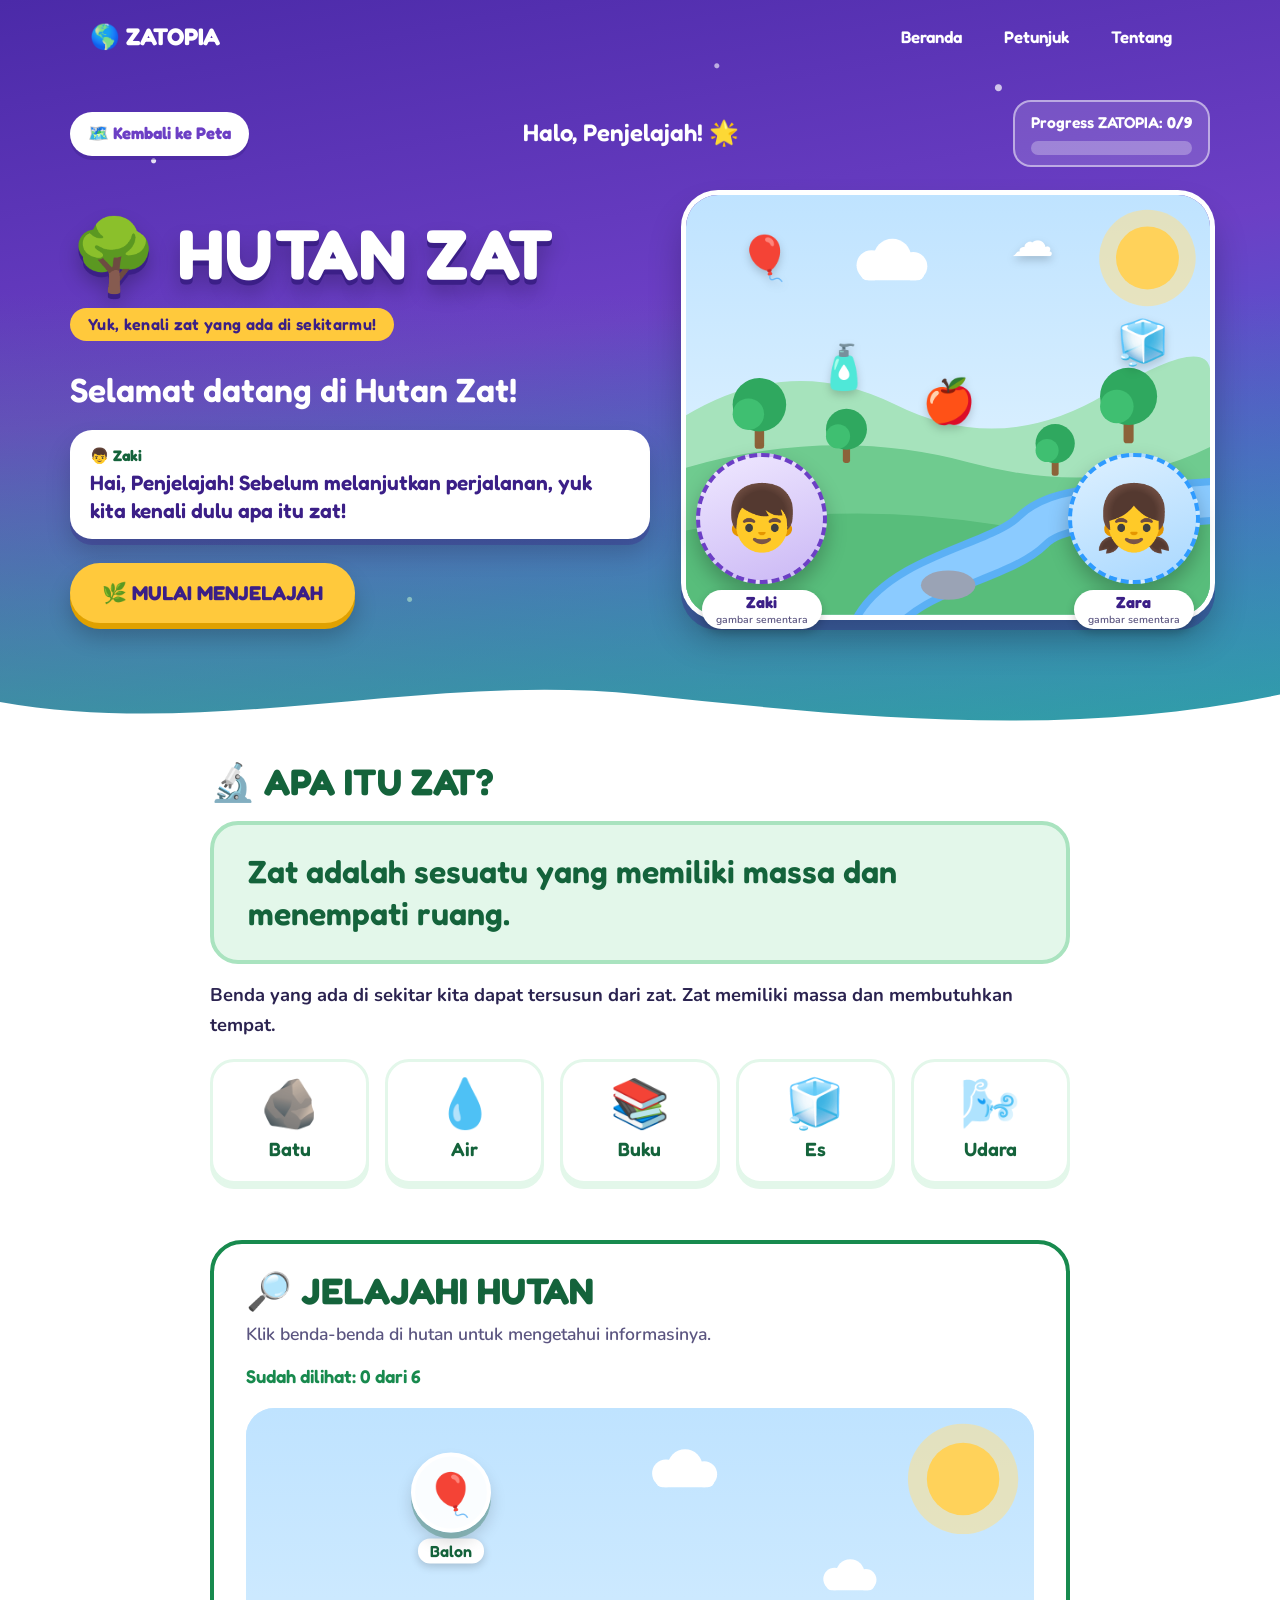
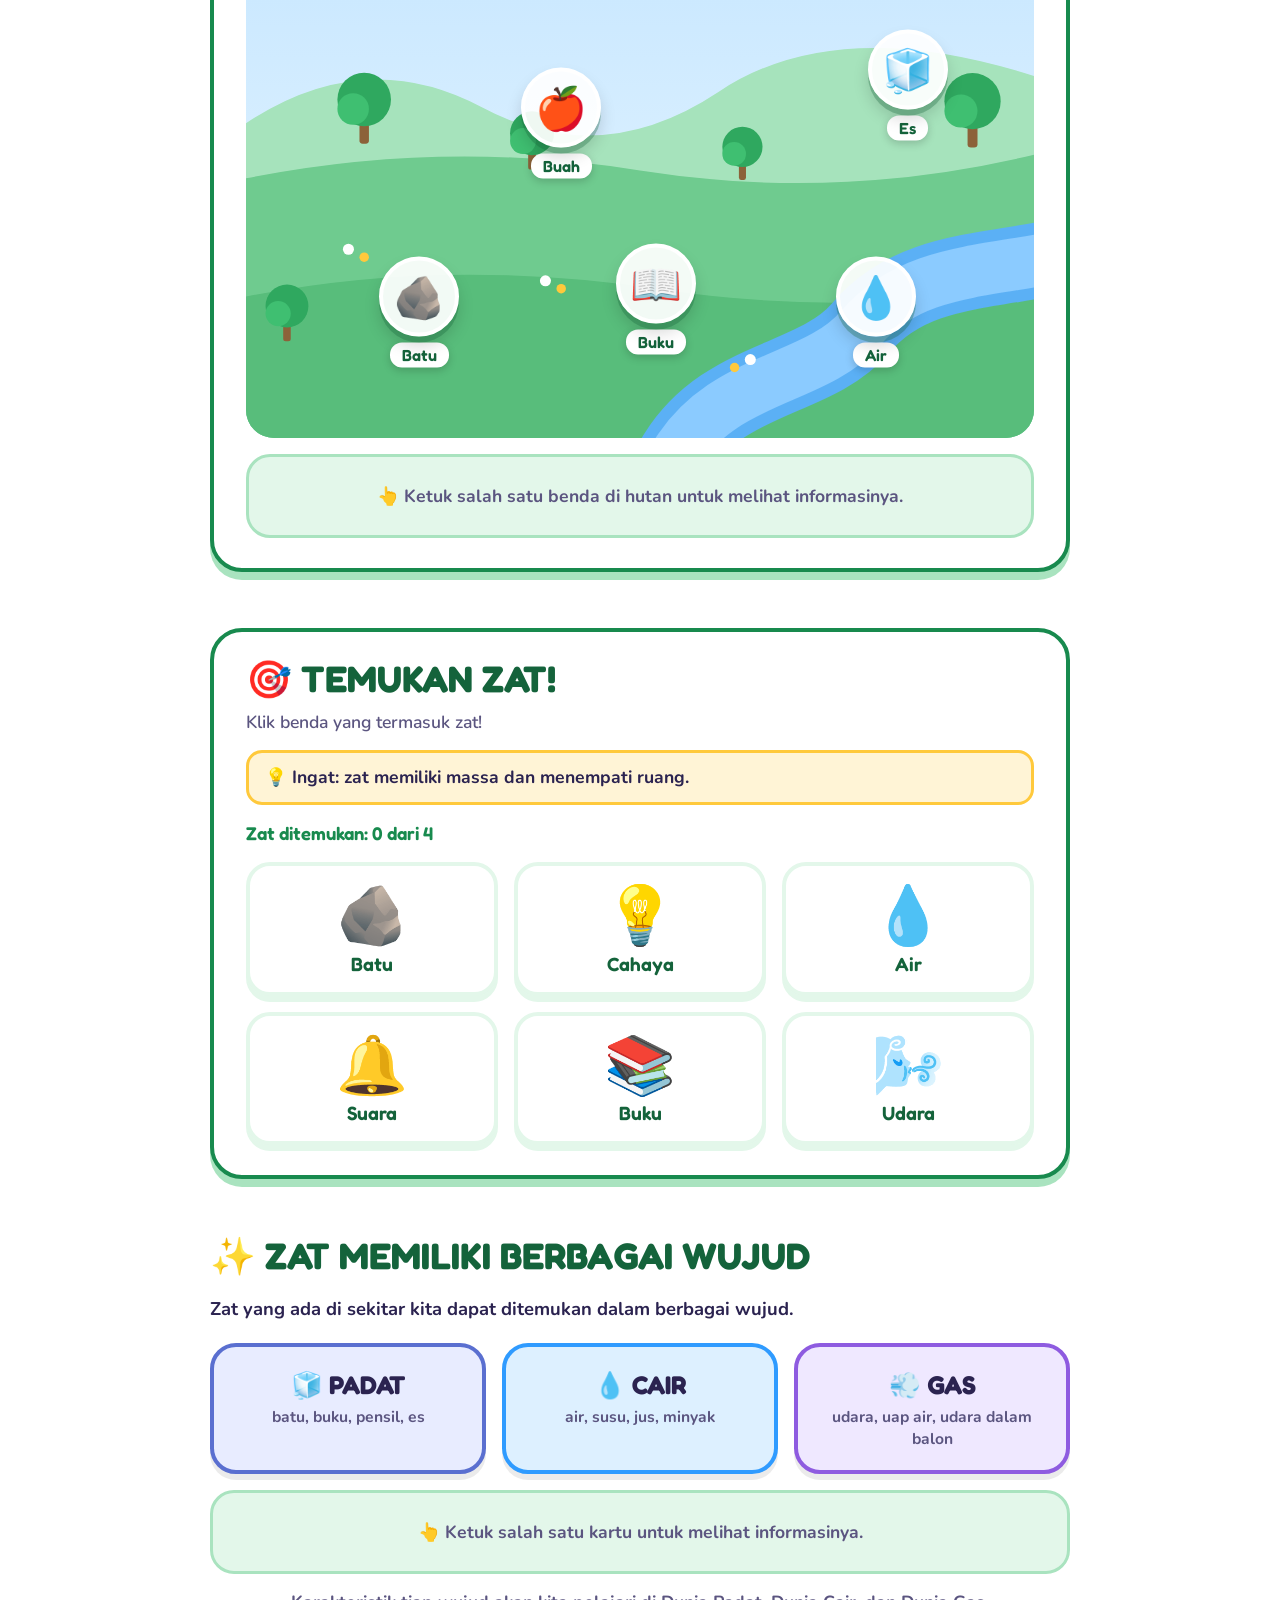
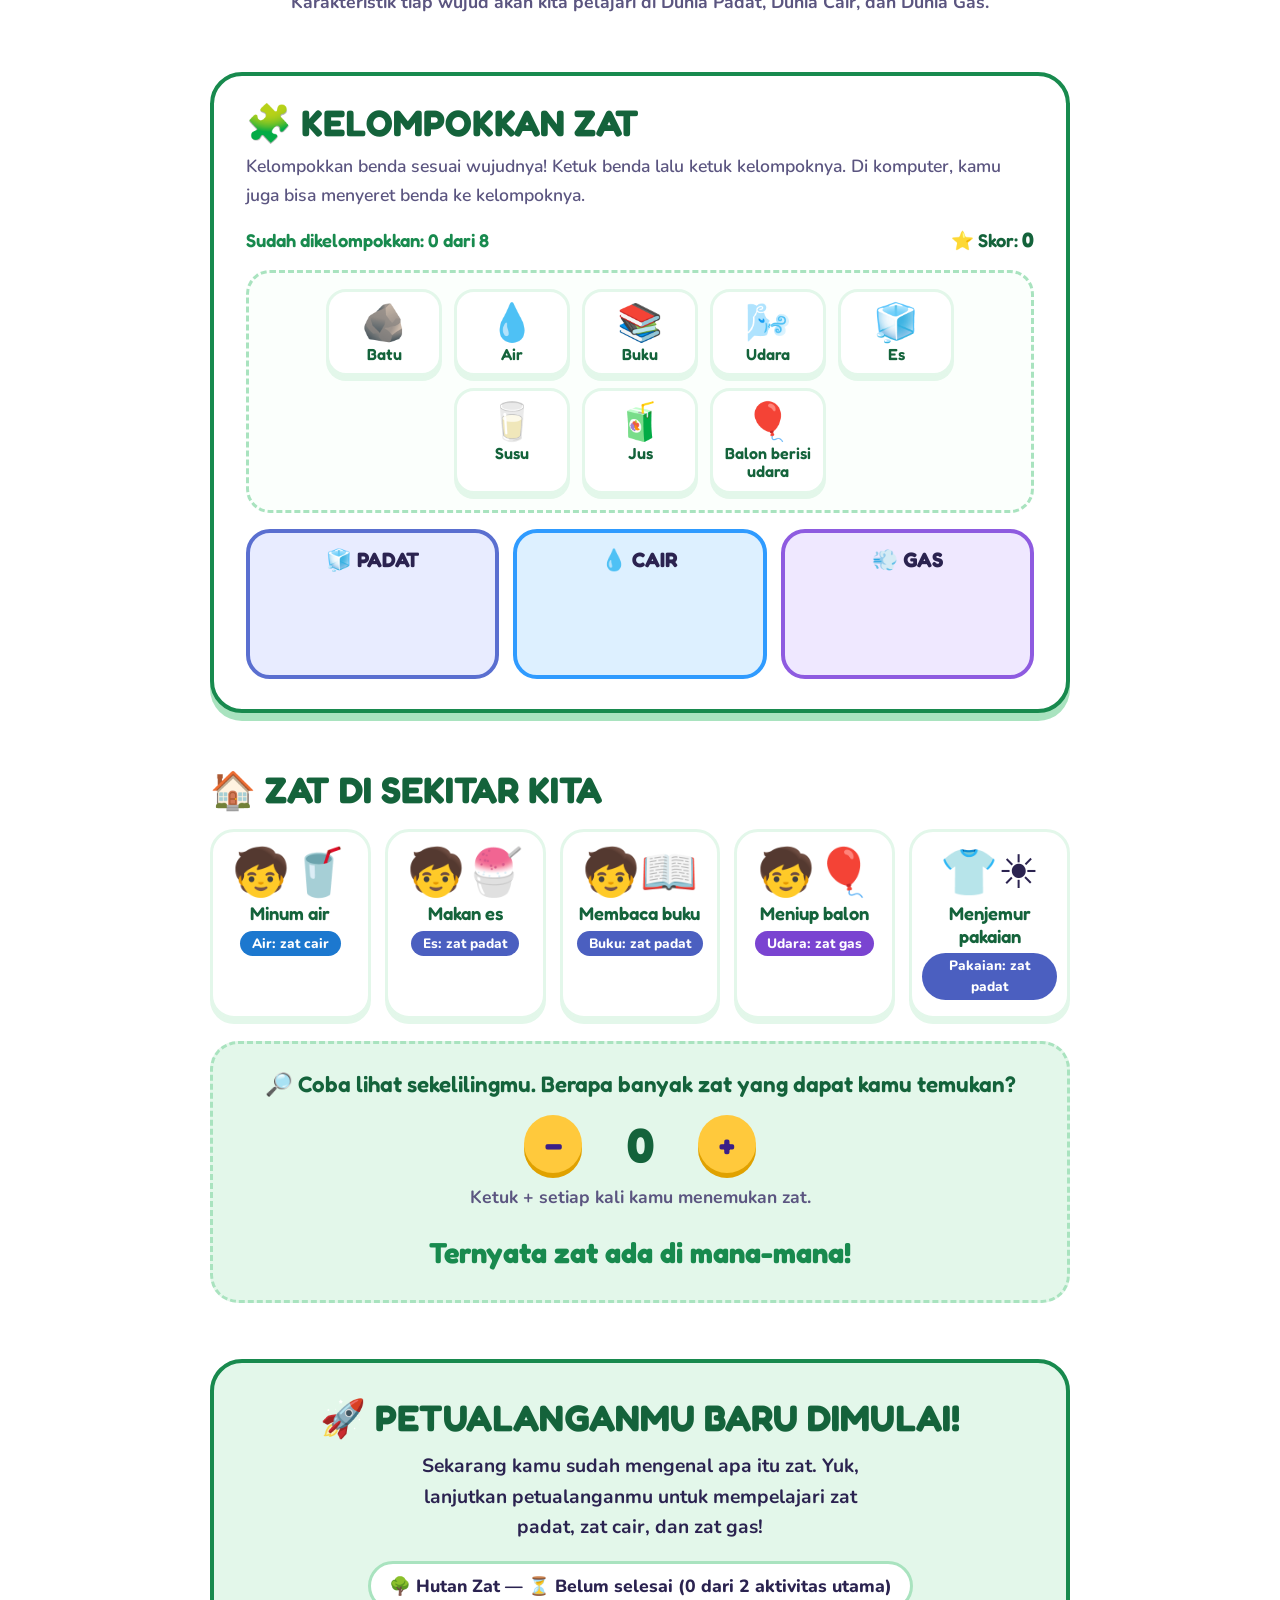
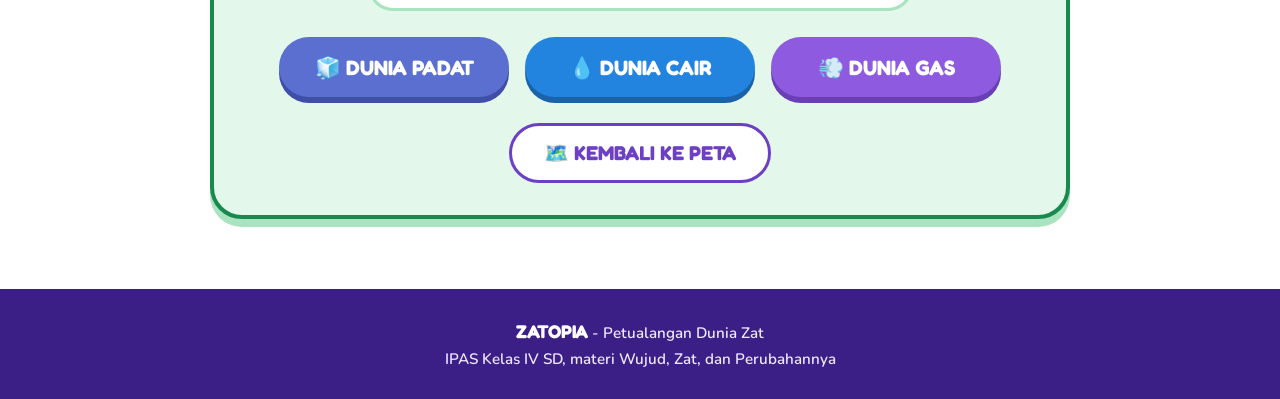
==== pages/hutan-zat.html @ 4a60c398 "Initial commit" ====
<!doctype html>
<html lang="id">
  <head>
    <meta charset="UTF-8" />
    <meta name="viewport" content="width=device-width, initial-scale=1" />
    <title>Hutan Zat - ZATOPIA</title>
    <meta
      name="description"
      content="Hutan Zat: kenali zat di sekitarmu, temukan benda yang termasuk zat, dan kelompokkan zat padat, cair, dan gas."
    />

    <link
      rel="icon"
      href="data:image/svg+xml,<svg xmlns='http://www.w3.org/2000/svg' viewBox='0 0 100 100'><text y='.9em' font-size='90'>🌎</text></svg>"
    />

    <link rel="preconnect" href="https://fonts.googleapis.com" />
    <link rel="preconnect" href="https://fonts.gstatic.com" crossorigin />
    <link
      href="https://fonts.googleapis.com/css2?family=Fredoka:wght@500;600;700&family=Nunito:wght@600;700;800&display=swap"
      rel="stylesheet"
    />

    <!-- CSS umum ZATOPIA -->
    <link rel="stylesheet" href="../css/style.css" />
    <!-- CSS halaman materi (kartu, aktivitas, umpan balik) -->
    <link rel="stylesheet" href="../css/materi.css" />
    <!-- CSS khusus Hutan Zat -->
    <link rel="stylesheet" href="../css/hutan-zat.css" />
  </head>
  <body>
    <!-- Gambar kecil yang dipakai ulang di hutan (pohon, awan). Tidak tampil sendiri. -->
    <svg
      width="0"
      height="0"
      style="position: absolute"
      aria-hidden="true"
      focusable="false"
    >
      <defs>
        <symbol id="s-pohon" viewBox="0 0 40 50">
          <rect x="17" y="32" width="6" height="16" rx="2" fill="#8C6239" />
          <circle cx="20" cy="20" r="17" fill="#2FA85F" />
          <circle cx="13" cy="26" r="10" fill="#3FBF71" />
        </symbol>
        <symbol id="s-awan" viewBox="0 0 100 50">
          <g fill="#ffffff">
            <circle cx="30" cy="30" r="16" />
            <circle cx="52" cy="22" r="20" />
            <circle cx="74" cy="31" r="15" />
            <rect x="18" y="30" width="68" height="16" rx="8" />
          </g>
        </symbol>
      </defs>
    </svg>

    <!-- ==================== NAVIGASI (sama dengan halaman lain) ==================== -->
    <header class="navbar">
      <a
        class="navbar-logo"
        href="../index.html"
        aria-label="ZATOPIA, kembali ke Beranda"
        >🌎 ZATOPIA</a
      >

      <nav aria-label="Menu utama">
        <ul class="navbar-menu">
          <li><a href="../index.html">Beranda</a></li>
          <li><a href="../index.html#petunjuk">Petunjuk</a></li>
          <!-- HAPUS data-placeholder setelah pages/tentang.html dibuat -->
          <li>
            <a href="tentang.html" data-placeholder="Tentang ZATOPIA"
              >Tentang</a
            >
          </li>
        </ul>
      </nav>
    </header>

    <!--
    data-tema   : warna halaman ("hutan" = hijau)
    data-lokasi : kode lokasi di peta, dipakai untuk menyimpan progress
  -->
    <main
      class="halaman-materi"
      id="halaman-materi"
      data-tema="hutan"
      data-lokasi="hutan-zat"
    >
      <!-- ==================== BAGIAN 1 + 2: HEADER & HERO ==================== -->
      <section class="hero hero-hutan">
        <!-- Header halaman: tombol kembali, sapaan, progress -->
        <div class="kepala-halaman">
          <a class="tombol-kecil" href="peta.html">🗺️ Kembali ke Peta</a>
          <p class="sapaan-siswa" id="sapaan-siswa">Halo, Penjelajah! 🌟</p>
          <div class="progres-kepala">
            <p class="progres-kepala-teks">
              Progress ZATOPIA: <strong id="progres-kepala-angka">0/9</strong>
            </p>
            <div
              class="progres-bar progres-bar-kecil"
              id="progres-kepala-bar"
              role="progressbar"
              aria-label="Progress ZATOPIA"
              aria-valuemin="0"
              aria-valuemax="9"
              aria-valuenow="0"
            >
              <div class="progres-isi" id="progres-kepala-isi"></div>
            </div>
          </div>
        </div>

        <div class="hero-isi">
          <div class="hero-teks">
            <h1 class="judul-hutan">🌳 HUTAN ZAT</h1>
            <p class="subjudul">Yuk, kenali zat yang ada di sekitarmu!</p>
            <p class="salam-hutan">Selamat datang di Hutan Zat!</p>

            <!-- Dialog Zaki -->
            <div class="dialog">
              <p class="dialog-nama">👦 Zaki</p>
              <p class="dialog-teks">
                Hai, Penjelajah! Sebelum melanjutkan perjalanan, yuk kita kenali
                dulu apa itu zat!
              </p>
            </div>

            <!-- Menggulir halus ke bagian materi -->
            <a class="tombol tombol-utama" href="#bagian-materi"
              >🌿 MULAI MENJELAJAH</a
            >
          </div>

          <!-- Ilustrasi Hutan Zat dengan Zaki dan Zara -->
          <div
            class="panggung"
            role="img"
            aria-label="Hutan Zat: Zaki dan Zara berdiri di hutan yang penuh benda seperti balon, awan, buah, es, dan botol"
          >
            <div class="panggung-latar" aria-hidden="true">
              <svg
                viewBox="0 0 500 400"
                preserveAspectRatio="none"
                xmlns="http://www.w3.org/2000/svg"
                focusable="false"
              >
                <defs>
                  <linearGradient
                    id="langit-panggung"
                    x1="0"
                    y1="0"
                    x2="0"
                    y2="1"
                  >
                    <stop offset="0" stop-color="#BFE3FF" />
                    <stop offset="1" stop-color="#EAF7FF" />
                  </linearGradient>
                </defs>
                <rect width="500" height="400" fill="url(#langit-panggung)" />
                <circle cx="440" cy="60" r="46" fill="#FFE08A" opacity="0.55" />
                <circle cx="440" cy="60" r="30" fill="#FFD25A" />
                <use href="#s-awan" x="150" y="40" width="90" height="45" />
                <path
                  d="M0 210 Q100 150 200 200 T400 190 T500 170 L500 400 L0 400 Z"
                  fill="#A6E3BC"
                />
                <path
                  d="M0 260 Q140 220 270 255 T500 240 L500 400 L0 400 Z"
                  fill="#6FCB8F"
                />
                <path
                  d="M0 320 Q150 290 300 315 T500 305 L500 400 L0 400 Z"
                  fill="#58BD7B"
                />
                <path
                  d="M180 410 C210 360 300 350 330 320 S430 300 520 290"
                  fill="none"
                  stroke="#5BB0F5"
                  stroke-width="44"
                  stroke-linecap="round"
                />
                <path
                  d="M180 410 C210 360 300 350 330 320 S430 300 520 290"
                  fill="none"
                  stroke="#8BCBFF"
                  stroke-width="30"
                  stroke-linecap="round"
                />
                <use href="#s-pohon" x="40" y="170" width="60" height="75" />
                <use href="#s-pohon" x="130" y="200" width="46" height="58" />
                <use href="#s-pohon" x="390" y="160" width="64" height="80" />
                <use href="#s-pohon" x="330" y="215" width="44" height="55" />
                <ellipse cx="250" cy="372" rx="26" ry="14" fill="#9AA3B5" />
              </svg>
            </div>

            <!-- Benda-benda yang melayang pelan -->
            <span class="melayang melayang-1" aria-hidden="true">🎈</span>
            <span class="melayang melayang-2" aria-hidden="true">☁️</span>
            <span class="melayang melayang-3" aria-hidden="true">🍎</span>
            <span class="melayang melayang-4" aria-hidden="true">🧊</span>
            <span class="melayang melayang-5" aria-hidden="true">🧴</span>

            <!--
            KARAKTER ZAKI & ZARA (placeholder)
            Untuk mengganti dengan gambar Canva, simpan di assets/images/karakter/
            dengan nama zaki.png dan zara.png. Placeholder otomatis diganti.
          -->
            <figure class="karakter karakter-zaki">
              <img
                src="../assets/images/karakter/zaki.png"
                alt="Zaki, penjelajah laki-laki"
              />
              <div class="karakter-placeholder" aria-hidden="true">
                <span class="karakter-emoji">👦</span>
              </div>
              <figcaption>Zaki <small>gambar sementara</small></figcaption>
            </figure>
            <figure class="karakter karakter-zara">
              <img
                src="../assets/images/karakter/zara.png"
                alt="Zara, penjelajah perempuan"
              />
              <div class="karakter-placeholder" aria-hidden="true">
                <span class="karakter-emoji">👧</span>
              </div>
              <figcaption>Zara <small>gambar sementara</small></figcaption>
            </figure>
          </div>
        </div>

        <svg
          class="gelombang"
          viewBox="0 0 1440 80"
          preserveAspectRatio="none"
          aria-hidden="true"
          focusable="false"
        >
          <path
            d="M0,40 C240,90 480,0 720,30 C960,60 1200,90 1440,30 L1440,80 L0,80 Z"
            fill="#ffffff"
          />
        </svg>
      </section>

      <div class="materi-isi">
        <!-- ==================== BAGIAN 3: APA ITU ZAT? ==================== -->
        <section
          class="bagian"
          id="bagian-materi"
          aria-labelledby="judul-materi"
        >
          <h2 id="judul-materi">🔬 APA ITU ZAT?</h2>

          <div class="materi-kartu">
            <p class="materi-inti">
              Zat adalah sesuatu yang memiliki massa dan menempati ruang.
            </p>
          </div>
          <p class="penjelasan-zat">
            Benda yang ada di sekitar kita dapat tersusun dari zat. Zat memiliki
            massa dan membutuhkan tempat.
          </p>

          <ul class="contoh-daftar contoh-daftar-hutan">
            <li class="contoh">
              <span class="contoh-ikon" aria-hidden="true">🪨</span
              ><span class="contoh-nama">Batu</span>
            </li>
            <li class="contoh">
              <span class="contoh-ikon" aria-hidden="true">💧</span
              ><span class="contoh-nama">Air</span>
            </li>
            <li class="contoh">
              <span class="contoh-ikon" aria-hidden="true">📚</span
              ><span class="contoh-nama">Buku</span>
            </li>
            <li class="contoh">
              <span class="contoh-ikon" aria-hidden="true">🧊</span
              ><span class="contoh-nama">Es</span>
            </li>
            <li class="contoh">
              <span class="contoh-ikon" aria-hidden="true">🌬️</span
              ><span class="contoh-nama">Udara</span>
            </li>
          </ul>
        </section>

        <!-- ==================== BAGIAN 4: JELAJAHI HUTAN ==================== -->
        <section class="bagian">
          <div class="aktivitas" id="aktivitas-hutan">
            <h2 id="judul-hutan">🔎 JELAJAHI HUTAN</h2>
            <p class="aktivitas-petunjuk">
              Klik benda-benda di hutan untuk mengetahui informasinya.
            </p>
            <p class="hitung-temuan" id="hitung-hutan">
              Sudah dilihat: 0 dari 6
            </p>

            <!--
            Setiap benda punya:
              data-emoji, data-nama : tampilan pada kartu info
              data-teks             : informasi yang muncul saat diklik (boleh kamu ubah)
              --x, --y              : posisi benda di hutan
          -->
            <div class="hutan" role="group" aria-labelledby="judul-hutan">
              <svg
                class="hutan-svg"
                viewBox="0 0 1000 800"
                preserveAspectRatio="none"
                aria-hidden="true"
                focusable="false"
                xmlns="http://www.w3.org/2000/svg"
              >
                <defs>
                  <linearGradient id="langit-hutan" x1="0" y1="0" x2="0" y2="1">
                    <stop offset="0" stop-color="#BFE3FF" />
                    <stop offset="1" stop-color="#EAF7FF" />
                  </linearGradient>
                </defs>
                <rect width="1000" height="800" fill="url(#langit-hutan)" />
                <circle cx="910" cy="90" r="70" fill="#FFE08A" opacity="0.55" />
                <circle cx="910" cy="90" r="46" fill="#FFD25A" />
                <use href="#s-awan" x="500" y="50" width="110" height="55" />
                <use href="#s-awan" x="720" y="190" width="90" height="45" />
                <path
                  d="M0 400 Q150 300 300 380 T600 360 T1000 340 L1000 800 L0 800 Z"
                  fill="#A6E3BC"
                />
                <path
                  d="M0 470 Q250 420 500 460 T1000 440 L1000 800 L0 800 Z"
                  fill="#6FCB8F"
                />
                <path
                  d="M0 620 Q250 570 520 610 T1000 600 L1000 800 L0 800 Z"
                  fill="#58BD7B"
                />
                <path
                  d="M540 830 C600 720 720 730 780 660 S 920 590 1030 570"
                  fill="none"
                  stroke="#5BB0F5"
                  stroke-width="96"
                  stroke-linecap="round"
                />
                <path
                  d="M540 830 C600 720 720 730 780 660 S 920 590 1030 570"
                  fill="none"
                  stroke="#8BCBFF"
                  stroke-width="66"
                  stroke-linecap="round"
                />
                <use href="#s-pohon" x="110" y="330" width="80" height="100" />
                <use href="#s-pohon" x="330" y="380" width="66" height="82" />
                <use href="#s-pohon" x="600" y="400" width="60" height="75" />
                <use href="#s-pohon" x="880" y="330" width="84" height="105" />
                <use href="#s-pohon" x="20" y="600" width="64" height="80" />
                <g fill="#FFFFFF">
                  <circle cx="380" cy="600" r="7" />
                  <circle cx="130" cy="560" r="7" />
                  <circle cx="640" cy="700" r="7" />
                </g>
                <g fill="#FFC93C">
                  <circle cx="400" cy="610" r="6" />
                  <circle cx="150" cy="570" r="6" />
                  <circle cx="620" cy="710" r="6" />
                </g>
              </svg>

              <button
                type="button"
                class="objek"
                style="--x: 26%; --y: 16%"
                data-emoji="🎈"
                data-nama="Balon"
                data-teks="Di dalam balon ada udara. Udara tidak terlihat, tetapi udara juga menempati ruang."
              >
                <span class="objek-ikon" aria-hidden="true">🎈</span
                ><span class="objek-label">Balon</span
                ><span class="objek-centang" aria-hidden="true">✓</span>
              </button>

              <button
                type="button"
                class="objek"
                style="--x: 40%; --y: 50%"
                data-emoji="🍎"
                data-nama="Buah"
                data-teks="Buah termasuk zat. Buah memiliki massa dan menempati ruang."
              >
                <span class="objek-ikon" aria-hidden="true">🍎</span
                ><span class="objek-label">Buah</span
                ><span class="objek-centang" aria-hidden="true">✓</span>
              </button>

              <button
                type="button"
                class="objek"
                style="--x: 84%; --y: 44%"
                data-emoji="🧊"
                data-nama="Es"
                data-teks="Es termasuk zat. Es adalah air yang membeku, dan es menempati ruang."
              >
                <span class="objek-ikon" aria-hidden="true">🧊</span
                ><span class="objek-label">Es</span
                ><span class="objek-centang" aria-hidden="true">✓</span>
              </button>

              <button
                type="button"
                class="objek"
                style="--x: 22%; --y: 80%"
                data-emoji="🪨"
                data-nama="Batu"
                data-teks="Batu termasuk zat. Batu memiliki massa dan menempati ruang."
              >
                <span class="objek-ikon" aria-hidden="true">🪨</span
                ><span class="objek-label">Batu</span
                ><span class="objek-centang" aria-hidden="true">✓</span>
              </button>

              <button
                type="button"
                class="objek"
                style="--x: 52%; --y: 78%"
                data-emoji="📖"
                data-nama="Buku"
                data-teks="Buku termasuk zat. Buku memiliki massa dan menempati ruang."
              >
                <span class="objek-ikon" aria-hidden="true">📖</span
                ><span class="objek-label">Buku</span
                ><span class="objek-centang" aria-hidden="true">✓</span>
              </button>

              <button
                type="button"
                class="objek"
                style="--x: 80%; --y: 80%"
                data-emoji="💧"
                data-nama="Air"
                data-teks="Air termasuk zat dan menempati ruang."
              >
                <span class="objek-ikon" aria-hidden="true">💧</span
                ><span class="objek-label">Air</span
                ><span class="objek-centang" aria-hidden="true">✓</span>
              </button>
            </div>

            <!-- Kartu info yang muncul saat benda diklik (diisi oleh js/hutan-zat.js) -->
            <div
              class="kartu-info"
              id="kartu-info"
              role="status"
              aria-live="polite"
            >
              <p class="kartu-info-kosong">
                👆 Ketuk salah satu benda di hutan untuk melihat informasinya.
              </p>
            </div>
          </div>
        </section>

        <!-- ==================== BAGIAN 5: TEMUKAN ZAT! ==================== -->
        <section class="bagian">
          <!-- Pesan umpan balik ada di atribut di bawah ini (boleh kamu ubah) -->
          <div
            class="aktivitas"
            id="aktivitas-temukan"
            data-pesan-benar="🎉 Hebat! Jawabanmu benar!"
            data-pesan-salah="💡 Coba lagi! Ingat, zat memiliki massa dan menempati ruang."
          >
            <div class="aktivitas-kepala">
              <h2 id="judul-temukan">🎯 TEMUKAN ZAT!</h2>
              <span class="lencana-selesai" id="lencana-temukan" hidden
                >✓ Selesai</span
              >
            </div>
            <p class="aktivitas-petunjuk">Klik benda yang termasuk zat!</p>
            <p class="pengingat">
              <span aria-hidden="true">💡</span> Ingat: zat memiliki massa dan
              menempati ruang.
            </p>
            <p class="hitung-temuan" id="hitung-temukan">
              Zat ditemukan: 0 dari 4
            </p>

            <!-- data-benar="true" = termasuk zat -->
            <div
              class="daftar-benda"
              id="daftar-temukan"
              role="group"
              aria-labelledby="judul-temukan"
            >
              <button
                type="button"
                class="benda"
                data-benar="true"
                data-nama="Batu"
              >
                <span class="benda-ikon" aria-hidden="true">🪨</span
                ><span class="benda-nama">Batu</span>
              </button>
              <button
                type="button"
                class="benda"
                data-benar="false"
                data-nama="Cahaya"
              >
                <span class="benda-ikon" aria-hidden="true">💡</span
                ><span class="benda-nama">Cahaya</span>
              </button>
              <button
                type="button"
                class="benda"
                data-benar="true"
                data-nama="Air"
              >
                <span class="benda-ikon" aria-hidden="true">💧</span
                ><span class="benda-nama">Air</span>
              </button>
              <button
                type="button"
                class="benda"
                data-benar="false"
                data-nama="Suara"
              >
                <span class="benda-ikon" aria-hidden="true">🔔</span
                ><span class="benda-nama">Suara</span>
              </button>
              <button
                type="button"
                class="benda"
                data-benar="true"
                data-nama="Buku"
              >
                <span class="benda-ikon" aria-hidden="true">📚</span
                ><span class="benda-nama">Buku</span>
              </button>
              <button
                type="button"
                class="benda"
                data-benar="true"
                data-nama="Udara"
              >
                <span class="benda-ikon" aria-hidden="true">🌬️</span
                ><span class="benda-nama">Udara</span>
              </button>
            </div>

            <p
              class="umpan-balik"
              id="umpan-temukan"
              role="status"
              aria-live="polite"
            ></p>

            <div class="kotak-selesai" id="selesai-temukan" hidden>
              <p class="selesai-judul">🌟 Semua zat sudah kamu temukan!</p>
              <p>
                Cahaya dan suara bukan zat, karena keduanya tidak memiliki massa
                dan tidak menempati ruang.
              </p>
              <button
                type="button"
                class="tombol tombol-garis"
                id="ulang-temukan"
              >
                🔄 Main lagi
              </button>
            </div>
          </div>
        </section>

        <!-- ==================== BAGIAN 6: TIGA WUJUD ZAT ==================== -->
        <section class="bagian" aria-labelledby="judul-wujud">
          <h2 id="judul-wujud">✨ ZAT MEMILIKI BERBAGAI WUJUD</h2>
          <p class="penjelasan-zat">
            Zat yang ada di sekitar kita dapat ditemukan dalam berbagai wujud.
          </p>

          <!-- Tiga kartu (bisa diklik). Isi informasi ada di atribut data-judul dan data-info. -->
          <div class="wujud-daftar">
            <button
              type="button"
              class="wujud wujud-padat"
              aria-pressed="false"
              data-judul="🧊 Zat Padat"
              data-info="Zat padat, seperti batu dan buku, biasanya bisa kamu pegang dan bentuknya tidak mudah berubah."
            >
              <span class="wujud-judul">🧊 PADAT</span>
              <span class="wujud-contoh">batu, buku, pensil, es</span>
            </button>
            <button
              type="button"
              class="wujud wujud-cair"
              aria-pressed="false"
              data-judul="💧 Zat Cair"
              data-info="Zat cair, seperti air dan susu, dapat mengalir dan bisa dituang."
            >
              <span class="wujud-judul">💧 CAIR</span>
              <span class="wujud-contoh">air, susu, jus, minyak</span>
            </button>
            <button
              type="button"
              class="wujud wujud-gas"
              aria-pressed="false"
              data-judul="💨 Zat Gas"
              data-info="Zat gas, seperti udara, ada di sekitar kita dan sering tidak terlihat."
            >
              <span class="wujud-judul">💨 GAS</span>
              <span class="wujud-contoh"
                >udara, uap air, udara dalam balon</span
              >
            </button>
          </div>

          <div
            class="wujud-info"
            id="wujud-info"
            role="status"
            aria-live="polite"
          >
            <p class="kartu-info-kosong">
              👆 Ketuk salah satu kartu untuk melihat informasinya.
            </p>
          </div>
          <p class="catatan-wujud">
            Karakteristik tiap wujud akan kita pelajari di Dunia Padat, Dunia
            Cair, dan Dunia Gas.
          </p>
        </section>

        <!-- ==================== BAGIAN 7: KELOMPOKKAN ZAT ==================== -->
        <section class="bagian">
          <!-- Pesan umpan balik ada di atribut di bawah ini. {nama} dan {wujud} diisi otomatis. -->
          <div
            class="aktivitas"
            id="aktivitas-kelompok"
            data-pesan-benar="✅ Benar! {nama} termasuk zat {wujud}."
            data-pesan-salah="❌ Belum tepat. Coba lagi!"
            data-pesan-pilih="👆 Pilih dulu sebuah benda, lalu ketuk kelompoknya."
          >
            <div class="aktivitas-kepala">
              <h2 id="judul-kelompok">🧩 KELOMPOKKAN ZAT</h2>
              <span class="lencana-selesai" id="lencana-kelompok" hidden
                >✓ Selesai</span
              >
            </div>
            <p class="aktivitas-petunjuk">
              Kelompokkan benda sesuai wujudnya! Ketuk benda lalu ketuk
              kelompoknya. Di komputer, kamu juga bisa menyeret benda ke
              kelompoknya.
            </p>

            <div class="info-baris">
              <p class="hitung-temuan" id="hitung-kelompok">
                Sudah dikelompokkan: 0 dari 8
              </p>
              <p class="skor-kelompok">
                ⭐ Skor: <strong id="skor-kelompok">0</strong>
              </p>
            </div>

            <!-- data-wujud = jawaban yang benar -->
            <div
              class="kolam-benda"
              id="kolam-benda"
              role="group"
              aria-labelledby="judul-kelompok"
            >
              <button
                type="button"
                class="item"
                data-wujud="padat"
                data-nama="Batu"
              >
                <span class="item-ikon" aria-hidden="true">🪨</span
                ><span class="item-nama">Batu</span>
              </button>
              <button
                type="button"
                class="item"
                data-wujud="cair"
                data-nama="Air"
              >
                <span class="item-ikon" aria-hidden="true">💧</span
                ><span class="item-nama">Air</span>
              </button>
              <button
                type="button"
                class="item"
                data-wujud="padat"
                data-nama="Buku"
              >
                <span class="item-ikon" aria-hidden="true">📚</span
                ><span class="item-nama">Buku</span>
              </button>
              <button
                type="button"
                class="item"
                data-wujud="gas"
                data-nama="Udara"
              >
                <span class="item-ikon" aria-hidden="true">🌬️</span
                ><span class="item-nama">Udara</span>
              </button>
              <button
                type="button"
                class="item"
                data-wujud="padat"
                data-nama="Es"
              >
                <span class="item-ikon" aria-hidden="true">🧊</span
                ><span class="item-nama">Es</span>
              </button>
              <button
                type="button"
                class="item"
                data-wujud="cair"
                data-nama="Susu"
              >
                <span class="item-ikon" aria-hidden="true">🥛</span
                ><span class="item-nama">Susu</span>
              </button>
              <button
                type="button"
                class="item"
                data-wujud="cair"
                data-nama="Jus"
              >
                <span class="item-ikon" aria-hidden="true">🧃</span
                ><span class="item-nama">Jus</span>
              </button>
              <button
                type="button"
                class="item"
                data-wujud="gas"
                data-nama="Balon berisi udara"
              >
                <span class="item-ikon" aria-hidden="true">🎈</span
                ><span class="item-nama">Balon berisi udara</span>
              </button>
            </div>

            <div class="zona-daftar">
              <button type="button" class="zona zona-padat" data-wujud="padat">
                <span class="zona-judul">🧊 PADAT</span>
                <span class="zona-isi"></span>
              </button>
              <button type="button" class="zona zona-cair" data-wujud="cair">
                <span class="zona-judul">💧 CAIR</span>
                <span class="zona-isi"></span>
              </button>
              <button type="button" class="zona zona-gas" data-wujud="gas">
                <span class="zona-judul">💨 GAS</span>
                <span class="zona-isi"></span>
              </button>
            </div>

            <p
              class="umpan-balik"
              id="umpan-kelompok"
              role="status"
              aria-live="polite"
            ></p>

            <div class="kotak-selesai" id="selesai-kelompok" hidden>
              <p class="selesai-judul">🌟 Semua benda sudah dikelompokkan!</p>
              <p class="selesai-info" id="skor-akhir"></p>
              <button
                type="button"
                class="tombol tombol-garis"
                id="ulang-kelompok"
              >
                🔄 Kelompokkan lagi
              </button>
            </div>
          </div>
        </section>

        <!-- ==================== BAGIAN 8: ZAT DI SEKITAR KITA ==================== -->
        <section class="bagian" aria-labelledby="judul-sekitar">
          <h2 id="judul-sekitar">🏠 ZAT DI SEKITAR KITA</h2>

          <ul class="sekitar-daftar">
            <li class="sekitar">
              <span class="sekitar-ikon" aria-hidden="true">🧒🥤</span
              ><span class="sekitar-nama">Minum air</span
              ><span class="label-wujud label-cair">Air: zat cair</span>
            </li>
            <li class="sekitar">
              <span class="sekitar-ikon" aria-hidden="true">🧒🍧</span
              ><span class="sekitar-nama">Makan es</span
              ><span class="label-wujud label-padat">Es: zat padat</span>
            </li>
            <li class="sekitar">
              <span class="sekitar-ikon" aria-hidden="true">🧒📖</span
              ><span class="sekitar-nama">Membaca buku</span
              ><span class="label-wujud label-padat">Buku: zat padat</span>
            </li>
            <li class="sekitar">
              <span class="sekitar-ikon" aria-hidden="true">🧒🎈</span
              ><span class="sekitar-nama">Meniup balon</span
              ><span class="label-wujud label-gas">Udara: zat gas</span>
            </li>
            <li class="sekitar">
              <span class="sekitar-ikon" aria-hidden="true">👕☀️</span
              ><span class="sekitar-nama">Menjemur pakaian</span
              ><span class="label-wujud label-padat">Pakaian: zat padat</span>
            </li>
          </ul>

          <div class="renungan">
            <p class="renungan-tanya">
              🔎 Coba lihat sekelilingmu. Berapa banyak zat yang dapat kamu
              temukan?
            </p>

            <!-- Penghitung sederhana -->
            <div class="penghitung">
              <button
                type="button"
                class="tombol-bulat"
                id="kurang-temuan"
                aria-label="Kurangi jumlah"
              >
                −
              </button>
              <output
                class="penghitung-angka"
                id="jumlah-temuan"
                aria-live="polite"
                >0</output
              >
              <button
                type="button"
                class="tombol-bulat"
                id="tambah-temuan"
                aria-label="Tambah jumlah"
              >
                +
              </button>
            </div>
            <p class="penghitung-info" id="info-temuan">
              Ketuk + setiap kali kamu menemukan zat.
            </p>

            <p class="renungan-pesan">Ternyata zat ada di mana-mana!</p>
          </div>
        </section>

        <!-- ==================== BAGIAN 9: PENUTUP ==================== -->
        <section class="bagian penutup" aria-labelledby="judul-penutup">
          <h2 id="judul-penutup">🚀 PETUALANGANMU BARU DIMULAI!</h2>
          <p class="penutup-teks">
            Sekarang kamu sudah mengenal apa itu zat. Yuk, lanjutkan
            petualanganmu untuk mempelajari zat padat, zat cair, dan zat gas!
          </p>

          <!-- Status Hutan Zat (berubah saat dua aktivitas utama selesai) -->
          <p class="status-hutan" id="status-hutan">
            🌳 Hutan Zat — ⏳ Belum selesai (<span id="status-angka">0</span>
            dari 2 aktivitas utama)
          </p>

          <!-- Halaman Dunia Cair dan Dunia Gas dibuat di langkah berikutnya.
             data-cek-halaman: js/hutan-zat.js memeriksa dulu apakah halamannya ada. -->
          <div class="dunia-tombol">
            <a
              class="tombol tombol-dunia tombol-dunia-padat"
              id="tombol-padat"
              href="dunia-padat.html"
              data-cek-halaman
              data-nama="Dunia Padat"
              >🧊 DUNIA PADAT</a
            >
            <a
              class="tombol tombol-dunia tombol-dunia-cair"
              href="dunia-cair.html"
              data-cek-halaman
              data-nama="Dunia Cair"
              >💧 DUNIA CAIR</a
            >
            <a
              class="tombol tombol-dunia tombol-dunia-gas"
              href="dunia-gas.html"
              data-cek-halaman
              data-nama="Dunia Gas"
              >💨 DUNIA GAS</a
            >
          </div>

          <div class="navigasi-materi">
            <a class="tombol tombol-garis" href="peta.html"
              >🗺️ KEMBALI KE PETA</a
            >
          </div>
        </section>
      </div>
    </main>

    <!-- ==================== FOOTER ==================== -->
    <footer class="footer">
      <p><strong>ZATOPIA</strong> - Petualangan Dunia Zat</p>
      <p>IPAS Kelas IV SD, materi Wujud, Zat, dan Perubahannya</p>
    </footer>

    <!-- Pesan singkat untuk halaman yang belum dibuat -->
    <div id="toast" class="toast" role="status" aria-live="polite"></div>

    <!-- JavaScript (urutan penting: main.js dan storage.js dulu, hutan-zat.js terakhir) -->
    <script src="../js/main.js"></script>
    <script src="../js/storage.js"></script>
    <script src="../js/hutan-zat.js"></script>
  </body>
</html>
---- css/style.css ----
/* =====================================================
   ZATOPIA - Petualangan Dunia Zat
   File: css/style.css
   Dipakai oleh SEMUA halaman. Ubah warna di bagian :root
   agar berubah di seluruh website.
   ===================================================== */

/* ---------- 1. VARIABEL (warna, font, ukuran) ---------- */
:root {
  /* Ungu = identitas ZATOPIA */
  --ungu: #6c3fc5;
  --ungu-tua: #3b1f87;
  --ungu-muda: #efe8ff;

  /* Biru = air / cair */
  --biru: #2f9bff;
  --biru-muda: #ddf0ff;

  /* Hijau = eksplorasi */
  --hijau: #2fbf71;

  /* Kuning = energi / panas */
  --kuning: #ffc93c;
  --kuning-tua: #e0a100;

  /* Putih = area konten */
  --putih: #ffffff;
  --teks: #2b2350;
  --teks-lembut: #5b5580;

  /* Font: Fredoka untuk judul, Nunito untuk isi. Ada font cadangan bila offline */
  --font-judul: "Fredoka", "Trebuchet MS", "Segoe UI", system-ui, sans-serif;
  --font-isi: "Nunito", "Segoe UI", system-ui, sans-serif;

  --radius: 24px;
}

/* ---------- 2. RESET & DASAR ---------- */
*,
*::before,
*::after {
  box-sizing: border-box;
}

html {
  scroll-behavior: smooth;
}

body {
  margin: 0;
  font-family: var(--font-isi);
  font-weight: 600;
  font-size: 1.1rem;
  line-height: 1.6;
  color: var(--teks);
  background: var(--putih);
}

h1,
h2,
h3 {
  font-family: var(--font-judul);
  line-height: 1.15;
  margin: 0;
}

p {
  margin: 0;
}

ul,
ol {
  margin: 0;
  padding: 0;
  list-style: none;
}

/* Fokus keyboard yang jelas */
a:focus-visible {
  outline: 4px solid var(--kuning);
  outline-offset: 3px;
}

/* ---------- 3. TOMBOL (dipakai semua halaman) ---------- */
.tombol {
  display: inline-flex;
  align-items: center;
  justify-content: center;
  gap: 10px;
  min-height: 60px;
  padding: 0 32px;
  border: 0; /* agar class ini rapi juga di elemen <button> */
  border-radius: 999px;
  font-family: var(--font-judul);
  font-weight: 700;
  font-size: 1.25rem;
  text-decoration: none;
  text-align: center;
  cursor: pointer;
  transition:
    transform 0.15s ease,
    box-shadow 0.15s ease,
    background 0.15s ease,
    color 0.15s ease;
}

/* Tombol utama: kuning, timbul seperti tombol game */
.tombol-utama {
  background: var(--kuning);
  color: var(--ungu-tua);
  box-shadow:
    0 6px 0 var(--kuning-tua),
    0 14px 22px rgba(0, 0, 0, 0.22);
}
.tombol-utama:hover {
  transform: translateY(-3px);
  box-shadow:
    0 9px 0 var(--kuning-tua),
    0 18px 26px rgba(0, 0, 0, 0.25);
}
.tombol-utama:active {
  transform: translateY(4px);
  box-shadow:
    0 2px 0 var(--kuning-tua),
    0 6px 10px rgba(0, 0, 0, 0.2);
}

/* Tombol kedua: garis putih, transparan */
.tombol-kedua {
  color: var(--putih);
  background: rgba(255, 255, 255, 0.12);
  border: 3px solid var(--putih);
}
.tombol-kedua:hover {
  transform: translateY(-3px);
  background: var(--putih);
  color: var(--ungu);
}
.tombol-kedua:active {
  transform: translateY(2px);
}

/* ---------- 4. NAVIGASI ---------- */
.navbar {
  position: absolute;
  top: 0;
  left: 0;
  right: 0;
  z-index: 10;
  display: flex;
  align-items: center;
  justify-content: space-between;
  flex-wrap: wrap;
  gap: 8px 16px;
  max-width: 1140px;
  margin: 0 auto;
  padding: 16px 20px;
}

.navbar-logo {
  font-family: var(--font-judul);
  font-weight: 700;
  font-size: 1.5rem;
  color: var(--putih);
  text-decoration: none;
}

.navbar-menu {
  display: flex;
  gap: 6px;
}

.navbar-menu a {
  display: inline-block;
  padding: 8px 18px;
  border-radius: 999px;
  color: var(--putih);
  font-family: var(--font-judul);
  font-weight: 600;
  font-size: 1.05rem;
  text-decoration: none;
  transition:
    background 0.15s ease,
    color 0.15s ease;
}
.navbar-menu a:hover {
  background: rgba(255, 255, 255, 0.22);
}
/* Menu halaman yang sedang dibuka */
.navbar-menu a.aktif {
  background: var(--putih);
  color: var(--ungu);
}

/* ---------- 5. HERO (bagian pembuka) ---------- */
.hero {
  position: relative;
  overflow: hidden;
  padding: 110px 20px 100px;
  color: var(--putih);
  /* Bintang kecil + langit ungu ke biru */
  background:
    radial-gradient(
      circle at 12% 22%,
      rgba(255, 255, 255, 0.85) 0 2px,
      transparent 3px
    ),
    radial-gradient(
      circle at 78% 12%,
      rgba(255, 255, 255, 0.7) 0 3px,
      transparent 4px
    ),
    radial-gradient(
      circle at 92% 62%,
      rgba(255, 255, 255, 0.7) 0 2px,
      transparent 3px
    ),
    radial-gradient(
      circle at 32% 82%,
      rgba(255, 255, 255, 0.6) 0 2px,
      transparent 3px
    ),
    radial-gradient(
      circle at 56% 9%,
      rgba(255, 255, 255, 0.6) 0 2px,
      transparent 3px
    ),
    linear-gradient(170deg, #4b2aa8 0%, var(--ungu) 45%, #2f7fe0 100%);
}

.hero-isi {
  display: grid;
  grid-template-columns: 1fr;
  gap: 40px;
  align-items: center;
  max-width: 1140px;
  margin: 0 auto;
}

/* Logo besar bergaya kartun (bayangan tebal ungu tua) */
.logo-besar {
  font-size: clamp(2.8rem, 9vw, 5rem);
  font-weight: 700;
  letter-spacing: 0.02em;
  color: var(--putih);
  text-shadow:
    0 5px 0 var(--ungu-tua),
    0 12px 20px rgba(0, 0, 0, 0.25);
}

.subjudul {
  display: inline-block;
  margin-top: 14px;
  padding: 6px 18px;
  border-radius: 999px;
  background: var(--kuning);
  color: var(--ungu-tua);
  font-family: var(--font-judul);
  font-weight: 600;
  font-size: 1rem;
  letter-spacing: 0.08em;
}

.salam {
  margin-top: 28px;
  font-size: clamp(1.7rem, 4.5vw, 2.4rem);
  font-weight: 600;
}

.pengantar {
  margin-top: 12px;
  max-width: 34ch;
  font-size: 1.25rem;
  color: var(--ungu-muda);
}

.tombol-grup {
  display: flex;
  flex-wrap: wrap;
  gap: 18px;
  margin-top: 32px;
}

/* Gelombang di bawah hero */
.gelombang {
  position: absolute;
  left: 0;
  bottom: -1px;
  width: 100%;
  height: 60px;
  display: block;
}

/* ---------- 6. ILUSTRASI DUNIA ZATOPIA ---------- */
.ilustrasi {
  position: relative;
  width: 100%;
  max-width: 500px;
  aspect-ratio: 1 / 1;
  margin: 0 auto;
}

.dunia {
  width: 100%;
  height: 100%;
  display: block;
}

/* Kartu zat melayang */
.kartu-zat {
  position: absolute;
  display: flex;
  align-items: center;
  gap: 8px;
  padding: 8px 16px;
  border-radius: 18px;
  background: var(--putih);
  color: var(--teks);
  font-family: var(--font-judul);
  font-weight: 600;
  font-size: 1.15rem;
  border-bottom: 5px solid var(--biru);
  box-shadow: 0 8px 18px rgba(0, 0, 0, 0.2);
  animation: mengambang 4s ease-in-out infinite;
}
.kartu-zat span {
  font-size: 1.5rem;
}
.kartu-gas {
  top: 2%;
  right: 4%;
  border-bottom-color: #8fb1e6;
  animation-delay: 0s;
}
.kartu-padat {
  top: 26%;
  left: -2%;
  border-bottom-color: #b98555;
  animation-delay: -1.3s;
}
.kartu-cair {
  top: 40%;
  right: -2%;
  border-bottom-color: var(--biru);
  animation-delay: -2.6s;
}

/* Karakter Zaki & Zara */
.karakter {
  position: absolute;
  bottom: -4%;
  width: 25%;
  margin: 0;
  text-align: center;
  animation: mengambang 5s ease-in-out infinite;
}
.karakter-zaki {
  left: 2%;
}
.karakter-zara {
  right: 2%;
  animation-delay: -2.2s;
}

/* Gambar asli disembunyikan sampai file-nya ada (diatur oleh js/main.js) */
.karakter img {
  display: none;
  width: 100%;
  height: auto;
}
.karakter.ada-gambar img {
  display: block;
}
.karakter.ada-gambar .karakter-placeholder {
  display: none;
}

/* Placeholder: lingkaran dengan emoji, garis putus-putus menandakan sementara */
.karakter-placeholder {
  display: grid;
  place-items: center;
  width: 100%;
  aspect-ratio: 1 / 1;
  border-radius: 50%;
  background: linear-gradient(160deg, var(--ungu-muda), #cbb8f5);
  border: 4px dashed var(--ungu);
  box-shadow: 0 10px 20px rgba(0, 0, 0, 0.25);
}
.karakter-zara .karakter-placeholder {
  background: linear-gradient(160deg, var(--biru-muda), #a9d8ff);
  border-color: var(--biru);
}
.karakter-emoji {
  font-size: clamp(2.2rem, 9vw, 4rem);
  line-height: 1;
}

/* Label nama karakter */
.karakter figcaption {
  display: inline-block;
  margin-top: 6px;
  padding: 2px 14px;
  border-radius: 999px;
  background: var(--putih);
  color: var(--ungu-tua);
  font-family: var(--font-judul);
  font-weight: 700;
  font-size: 1rem;
  line-height: 1.3;
  box-shadow: 0 4px 10px rgba(0, 0, 0, 0.2);
}
.karakter figcaption small {
  display: block;
  font-family: var(--font-isi);
  font-weight: 600;
  font-size: 0.65rem;
  color: var(--teks-lembut);
}
/* Kalau gambar asli sudah ada, teks "gambar sementara" disembunyikan */
.karakter.ada-gambar figcaption small {
  display: none;
}

/* Animasi ringan: naik turun pelan */
@keyframes mengambang {
  0%,
  100% {
    transform: translateY(0);
  }
  50% {
    transform: translateY(-8px);
  }
}

/* ---------- 7. PETUNJUK ---------- */
.petunjuk {
  max-width: 1140px;
  margin: 0 auto;
  padding: 50px 20px 70px;
  text-align: center;
  scroll-margin-top: 10px;
}

.petunjuk h2 {
  font-size: clamp(1.8rem, 4.5vw, 2.4rem);
  color: var(--ungu);
}

.petunjuk-intro {
  margin-top: 10px;
  color: var(--teks-lembut);
}

.langkah-daftar {
  display: grid;
  grid-template-columns: repeat(auto-fit, minmax(230px, 1fr));
  gap: 22px;
  margin-top: 36px;
  text-align: left;
}

.langkah {
  padding: 26px 22px;
  border-radius: var(--radius);
  background: var(--putih);
  border: 3px solid var(--ungu-muda);
  box-shadow: 0 6px 0 var(--ungu-muda);
}

.nomor {
  display: grid;
  place-items: center;
  width: 46px;
  height: 46px;
  margin-bottom: 14px;
  border-radius: 50%;
  color: var(--putih);
  font-family: var(--font-judul);
  font-weight: 700;
  font-size: 1.4rem;
}
.langkah-1 .nomor {
  background: var(--ungu);
}
.langkah-2 .nomor {
  background: var(--hijau);
}
.langkah-3 .nomor {
  background: var(--biru);
}
.langkah-4 .nomor {
  background: var(--kuning-tua);
}

.langkah h3 {
  font-size: 1.3rem;
  color: var(--ungu-tua);
}
.langkah p {
  margin-top: 6px;
  color: var(--teks-lembut);
  font-size: 1.02rem;
}

.petunjuk-aksi {
  margin-top: 40px;
}
/* Di area putih, bayangan tombol dibuat lebih ringan */
.petunjuk-aksi .tombol-utama {
  box-shadow:
    0 6px 0 var(--kuning-tua),
    0 10px 16px rgba(60, 30, 130, 0.18);
}

/* ---------- 8. FOOTER ---------- */
.footer {
  padding: 28px 20px;
  background: var(--ungu-tua);
  color: var(--ungu-muda);
  text-align: center;
  font-size: 0.95rem;
}
.footer strong {
  font-family: var(--font-judul);
  font-size: 1.15rem;
  color: var(--putih);
}

/* ---------- 9. PESAN SINGKAT (toast) ---------- */
.toast {
  position: fixed;
  left: 50%;
  bottom: 24px;
  z-index: 50;
  max-width: calc(100% - 32px);
  padding: 14px 24px;
  border-radius: 16px;
  background: var(--ungu-tua);
  color: var(--putih);
  font-weight: 700;
  text-align: center;
  box-shadow: 0 10px 24px rgba(0, 0, 0, 0.3);
  opacity: 0;
  visibility: hidden;
  transform: translate(-50%, 12px);
  transition:
    opacity 0.25s ease,
    transform 0.25s ease,
    visibility 0.25s;
}
.toast.tampil {
  opacity: 1;
  visibility: visible;
  transform: translate(-50%, 0);
}

/* ---------- 10. RESPONSIVE ---------- */

/* Laptop & tablet landscape: teks di kiri, ilustrasi di kanan */
@media (min-width: 900px) {
  .hero {
    min-height: 92vh;
    display: flex;
    align-items: center;
  }
  .hero-isi {
    grid-template-columns: 1.05fr 0.95fr;
    width: 100%;
  }
}

/* Tablet & HP: teks di tengah */
@media (max-width: 899px) {
  .hero-teks {
    text-align: center;
  }
  .pengantar {
    margin-left: auto;
    margin-right: auto;
  }
  .tombol-grup {
    justify-content: center;
  }
}

/* HP */
@media (max-width: 560px) {
  .navbar {
    justify-content: center;
  }
  .navbar-menu a {
    padding: 6px 14px;
    font-size: 1rem;
  }
  .hero {
    padding-top: 130px;
  }
  .tombol {
    width: 100%;
    font-size: 1.15rem;
    padding: 0 20px;
  }
  .kartu-zat {
    font-size: 1rem;
    padding: 6px 12px;
  }
  .kartu-padat {
    left: 0;
    top: 24%;
  }
  .kartu-cair {
    right: 0;
    top: 38%;
  }
}

/* Hormati pengguna yang tidak nyaman dengan animasi */
@media (prefers-reduced-motion: reduce) {
  html {
    scroll-behavior: auto;
  }
  .kartu-zat,
  .karakter {
    animation: none;
  }
  .tombol,
  .toast {
    transition: none;
  }
}
---- css/materi.css ----
/* =====================================================
   ZATOPIA - Petualangan Dunia Zat
   File: css/materi.css
   Tampilan halaman materi: Dunia Padat (Halaman 4),
   dan nanti dipakai juga oleh Dunia Cair dan Dunia Gas.
   Warna, font, tombol, navigasi, dan footer memakai
   css/style.css (dimuat lebih dulu).

   Warna tiap dunia diatur oleh atribut data-tema pada
   <main> di file HTML. Saat ini tersedia: "padat".
   ===================================================== */

/* Elemen dengan atribut hidden harus benar-benar hilang */
[hidden] {
  display: none !important;
}

/* ---------- 1. WARNA TEMA ---------- */
.halaman-materi {
  /* Warna dasar (ungu ZATOPIA) */
  --tema: var(--ungu);
  --tema-tua: var(--ungu-tua);
  --tema-muda: var(--ungu-muda);
  --tema-garis: #cbb8f5;

  /* Warna avatar teman: ungu untuk Zaki, biru untuk Zara */
  --avatar-terang: var(--ungu-muda);
  --avatar-gelap: #cbb8f5;
  --avatar-garis: var(--ungu);
}
.halaman-materi[data-avatar="zara"] {
  --avatar-terang: var(--biru-muda);
  --avatar-gelap: #a9d8ff;
  --avatar-garis: var(--biru);
}

/* Tema Dunia Padat: biru es keunguan */
.halaman-materi[data-tema="padat"] {
  --tema: #5a6fd0;
  --tema-tua: #2e3a8c;
  --tema-muda: #e8ecff;
  --tema-garis: #b9c4f5;
}

/* Tema Dunia Cair: biru air */
.halaman-materi[data-tema="cair"] {
  --tema: #2384e0;
  --tema-tua: #145a9c;
  --tema-muda: #ddf0ff;
  --tema-garis: #a9d8ff;
}

/* Tema Dunia Gas: ungu udara */
.halaman-materi[data-tema="gas"] {
  --tema: #8e5be0;
  --tema-tua: #5b3596;
  --tema-muda: #efe8ff;
  --tema-garis: #d6c4f7;
}

/* Tema Laboratorium: hijau kebiruan sains */
.halaman-materi[data-tema="lab"] {
  --tema: #0e9488;
  --tema-tua: #0b6f66;
  --tema-muda: #dff5f2;
  --tema-garis: #a8e6dd;
}

/* Tema Zona Eksperimen: oranye hangat */
.halaman-materi[data-tema="eksperimen"] {
  --tema: #e0673f;
  --tema-tua: #a8452a;
  --tema-muda: #ffece3;
  --tema-garis: #ffc7ad;
}

/* ---------- 2. HERO ---------- */
.hero.hero-materi {
  min-height: 0;
  display: block;
  padding: 100px 20px 90px;
}

.hero-materi .hero-isi {
  grid-template-columns: 1fr;
  max-width: 820px;
  gap: 22px;
  text-align: center;
  justify-items: center;
}

/* Tautan kecil kembali ke peta */
.tautan-peta {
  display: inline-block;
  padding: 6px 18px;
  border-radius: 999px;
  background: rgba(255, 255, 255, 0.16);
  border: 2px solid rgba(255, 255, 255, 0.55);
  color: var(--putih);
  font-family: var(--font-judul);
  font-weight: 600;
  font-size: 1rem;
  text-decoration: none;
  transition:
    background 0.15s ease,
    color 0.15s ease;
}
.tautan-peta:hover {
  background: var(--putih);
  color: var(--ungu);
}

.judul-materi {
  font-size: clamp(1.9rem, 6.5vw, 3.2rem);
  font-weight: 700;
  color: var(--putih);
  text-shadow:
    0 4px 0 var(--ungu-tua),
    0 10px 18px rgba(0, 0, 0, 0.25);
}

/* Karakter teman belajar */
.teman {
  display: flex;
  align-items: center;
  gap: 18px;
  text-align: left;
}
.teman-avatar {
  flex: none;
  display: grid;
  place-items: center;
  width: clamp(72px, 12vw, 96px);
  aspect-ratio: 1 / 1;
  border-radius: 50%;
  background: linear-gradient(
    160deg,
    var(--avatar-terang),
    var(--avatar-gelap)
  );
  border: 4px dashed var(--avatar-garis);
  box-shadow: 0 8px 16px rgba(0, 0, 0, 0.25);
  font-size: clamp(2.2rem, 6vw, 3.2rem);
  line-height: 1;
}

/* Gambar asli disembunyikan sampai file-nya ada (diatur oleh js/main.js) */
[data-karakter] img {
  display: none;
  width: 100%;
  height: 100%;
  object-fit: contain;
}
[data-karakter].ada-gambar img {
  display: block;
}
[data-karakter].ada-gambar .emoji-karakter {
  display: none;
}
[data-karakter].ada-gambar {
  background: none;
  border: 0;
  box-shadow: none;
}

.teman-bubble {
  position: relative;
  padding: 14px 22px;
  border-radius: 22px;
  background: var(--putih);
  box-shadow:
    0 6px 0 rgba(59, 31, 135, 0.3),
    0 14px 24px rgba(0, 0, 0, 0.18);
}
.teman-bubble::before {
  content: "";
  position: absolute;
  left: -11px;
  top: 50%;
  transform: translateY(-50%);
  border: 11px solid transparent;
  border-left: 0;
  border-right-color: var(--putih);
}
.teman-teks {
  font-family: var(--font-judul);
  font-weight: 600;
  font-size: clamp(1.15rem, 2.8vw, 1.5rem);
  line-height: 1.3;
  color: var(--ungu-tua);
  overflow-wrap: anywhere;
}

/* ---------- 3. ISI MATERI ---------- */
.materi-isi {
  max-width: 900px;
  margin: 0 auto;
  padding: 30px 20px 70px;
}

.bagian + .bagian {
  margin-top: 56px;
}

.bagian h2,
.aktivitas h2 {
  font-size: clamp(1.7rem, 4.5vw, 2.3rem);
  color: var(--tema-tua);
}

/* Kartu materi utama */
.materi-kartu {
  margin-top: 18px;
  padding: 26px clamp(18px, 4vw, 34px);
  border: 4px solid var(--tema-garis);
  border-radius: 28px;
  background: var(--tema-muda);
}
.materi-inti {
  font-family: var(--font-judul);
  font-weight: 600;
  font-size: clamp(1.45rem, 3.8vw, 2rem);
  line-height: 1.3;
  color: var(--tema-tua);
}

/* Dua ciri: bentuk tetap & volume tetap */
.ciri-daftar {
  display: grid;
  grid-template-columns: 1fr 1fr;
  gap: 16px;
  margin-top: 16px;
}
.ciri {
  padding: 18px 20px;
  border: 3px solid var(--tema-muda);
  border-radius: var(--radius);
  background: var(--putih);
  box-shadow: 0 5px 0 var(--tema-muda);
}
.ciri-ikon {
  font-size: 2rem;
  line-height: 1;
}
.ciri h3 {
  margin-top: 6px;
  font-size: 1.3rem;
  color: var(--tema-tua);
}
.ciri p {
  margin-top: 4px;
  color: var(--teks-lembut);
  font-size: 1.02rem;
}

/* Contoh zat padat */
.contoh-daftar {
  display: grid;
  grid-template-columns: repeat(4, 1fr);
  gap: 16px;
  margin-top: 18px;
}
.contoh {
  display: flex;
  flex-direction: column;
  align-items: center;
  gap: 6px;
  padding: 18px 8px 16px;
  border: 3px solid var(--tema-muda);
  border-radius: var(--radius);
  background: var(--putih);
  box-shadow: 0 5px 0 var(--tema-muda);
  text-align: center;
}
.contoh-ikon {
  font-size: 3rem;
  line-height: 1;
}
.contoh-nama {
  font-family: var(--font-judul);
  font-weight: 600;
  font-size: 1.2rem;
  color: var(--tema-tua);
}

/* ---------- 4. AKTIVITAS ---------- */
.aktivitas {
  padding: 26px clamp(16px, 4vw, 32px) 30px;
  border: 4px solid var(--tema);
  border-radius: 32px;
  background: var(--putih);
  box-shadow: 0 8px 0 var(--tema-garis);
}

.aktivitas-kepala {
  display: flex;
  flex-wrap: wrap;
  align-items: center;
  gap: 10px 14px;
}

.lencana-selesai {
  padding: 4px 14px;
  border-radius: 999px;
  background: var(--hijau);
  color: var(--putih);
  font-family: var(--font-judul);
  font-weight: 600;
  font-size: 0.95rem;
}

.aktivitas-petunjuk {
  margin-top: 8px;
  color: var(--teks-lembut);
}

.pengingat {
  margin-top: 14px;
  padding: 10px 16px;
  border-radius: 16px;
  background: #fff4d6;
  border: 3px solid var(--kuning);
  font-weight: 700;
  color: var(--teks);
}

.hitung-temuan {
  margin-top: 14px;
  font-family: var(--font-judul);
  font-weight: 600;
  font-size: 1.15rem;
  color: var(--tema);
}

/* Pilihan benda */
.daftar-benda {
  display: grid;
  grid-template-columns: repeat(3, 1fr);
  gap: 16px;
  margin-top: 14px;
}

.benda {
  position: relative;
  display: flex;
  flex-direction: column;
  align-items: center;
  gap: 8px;
  padding: 20px 8px 16px;
  border: 4px solid var(--tema-muda);
  border-radius: 24px;
  background: var(--putih);
  box-shadow: 0 6px 0 var(--tema-muda);
  font-family: var(--font-judul);
  color: var(--tema-tua);
  cursor: pointer;
  transition:
    transform 0.15s ease,
    border-color 0.15s ease,
    background 0.15s ease,
    box-shadow 0.15s ease;
}
.benda-ikon {
  font-size: clamp(2.6rem, 8vw, 3.6rem);
  line-height: 1;
}
.benda-nama {
  font-weight: 600;
  font-size: 1.2rem;
}

.benda:hover {
  transform: translateY(-4px);
  border-color: var(--tema);
  box-shadow: 0 10px 0 var(--tema-garis);
}
.benda:active {
  transform: translateY(3px);
  box-shadow: 0 2px 0 var(--tema-garis);
}
.benda:focus-visible {
  outline: 4px solid var(--kuning);
  outline-offset: 4px;
}

/* Benda yang sudah dipilih tidak bisa dipilih lagi */
.benda.benar,
.benda.salah,
.benda.bukan {
  cursor: default;
}
.benda.benar:hover,
.benda.salah:hover,
.benda.bukan:hover {
  transform: none;
}

/* Benar: hijau + centang */
.benda.benar {
  border-color: var(--hijau);
  background: #e6f8ee;
  box-shadow: 0 6px 0 #b6e6c9;
  animation: muncul 0.35s ease;
}
.benda.benar::after {
  content: "✓";
  position: absolute;
  top: -12px;
  right: -8px;
  display: grid;
  place-items: center;
  width: 38px;
  height: 38px;
  border-radius: 50%;
  border: 3px solid var(--putih);
  background: var(--hijau);
  color: var(--putih);
  font-family: var(--font-isi);
  font-size: 1.3rem;
  font-weight: 800;
}

/* Salah: kuning lembut + tanda silang (bukan merah, supaya ramah) */
.benda.salah {
  border-color: var(--kuning-tua);
  background: #fff4d6;
  box-shadow: 0 6px 0 #f3dc9a;
  animation: goyang 0.4s ease;
}
.benda.salah::after {
  content: "✕";
  position: absolute;
  top: -12px;
  right: -8px;
  display: grid;
  place-items: center;
  width: 38px;
  height: 38px;
  border-radius: 50%;
  border: 3px solid var(--putih);
  background: var(--kuning-tua);
  color: var(--putih);
  font-family: var(--font-isi);
  font-size: 1.1rem;
  font-weight: 800;
}

/* Benda yang tidak dipilih setelah misi selesai */
.benda.bukan {
  opacity: 0.55;
  box-shadow: 0 6px 0 var(--tema-muda);
}

@keyframes muncul {
  0% {
    transform: scale(1);
  }
  50% {
    transform: scale(1.07);
  }
  100% {
    transform: scale(1);
  }
}
@keyframes goyang {
  0%,
  100% {
    transform: translateX(0);
  }
  25% {
    transform: translateX(-6px);
  }
  75% {
    transform: translateX(6px);
  }
}

/* Umpan balik langsung */
.umpan-balik {
  margin-top: 20px;
  padding: 14px 20px;
  border-radius: 18px;
  border: 3px solid transparent;
  font-family: var(--font-judul);
  font-weight: 600;
  font-size: clamp(1.1rem, 2.6vw, 1.35rem);
  line-height: 1.35;
  text-align: center;
}
.umpan-balik:empty {
  display: none;
}
.umpan-balik.umpan-benar {
  background: #e6f8ee;
  border-color: var(--hijau);
  color: #1c7444;
}
.umpan-balik.umpan-salah {
  background: #fff4d6;
  border-color: var(--kuning-tua);
  color: var(--teks);
}
.umpan-balik.baru {
  animation: muncul 0.3s ease;
}

/* Kotak selesai */
.kotak-selesai {
  margin-top: 20px;
  padding: 22px 20px;
  border-radius: 24px;
  background: var(--tema-muda);
  border: 3px solid var(--tema-garis);
  text-align: center;
  color: var(--tema-tua);
  font-weight: 700;
}
.selesai-judul {
  font-family: var(--font-judul);
  font-weight: 700;
  font-size: 1.7rem;
}
.selesai-info {
  margin: 8px 0 16px;
  color: var(--teks-lembut);
  font-size: 1rem;
}
.selesai-info:empty {
  margin: 0 0 6px;
}

/* ---------- 5. TOMBOL & NAVIGASI ---------- */
/* Tombol bergaris untuk latar putih */
.tombol-garis {
  background: var(--putih);
  color: var(--ungu);
  border: 3px solid var(--ungu);
}
.tombol-garis:hover {
  transform: translateY(-3px);
  background: var(--ungu-muda);
}
.tombol-garis:active {
  transform: translateY(2px);
}

.navigasi-materi {
  display: flex;
  flex-wrap: wrap;
  justify-content: center;
  gap: 16px;
  margin-top: 56px;
}
/* Di area putih, bayangan tombol kuning dibuat lebih ringan */
.navigasi-materi .tombol-utama {
  box-shadow:
    0 6px 0 var(--kuning-tua),
    0 10px 16px rgba(60, 30, 130, 0.18);
}
.navigasi-materi .tombol-utama:hover {
  box-shadow:
    0 9px 0 var(--kuning-tua),
    0 14px 20px rgba(60, 30, 130, 0.2);
}
.navigasi-materi .tombol-utama:active {
  box-shadow: 0 2px 0 var(--kuning-tua);
}
/* Setelah misi selesai, tombol "Materi berikutnya" berdenyut pelan */
.navigasi-materi .tombol-utama.menyala {
  animation: denyut-tombol 2s ease-out infinite;
}
@keyframes denyut-tombol {
  0% {
    box-shadow:
      0 6px 0 var(--kuning-tua),
      0 0 0 0 rgba(255, 201, 60, 0.9);
  }
  70% {
    box-shadow:
      0 6px 0 var(--kuning-tua),
      0 0 0 18px rgba(255, 201, 60, 0);
  }
  100% {
    box-shadow:
      0 6px 0 var(--kuning-tua),
      0 0 0 0 rgba(255, 201, 60, 0);
  }
}

/* ---------- 6. LAYAR KECIL ---------- */
@media (max-width: 720px) {
  .contoh-daftar {
    grid-template-columns: repeat(2, 1fr);
  }
  .daftar-benda {
    grid-template-columns: repeat(2, 1fr);
  }
}

@media (max-width: 560px) {
  .hero.hero-materi {
    padding-top: 130px;
  }
  .ciri-daftar {
    grid-template-columns: 1fr;
  }
  .teman {
    gap: 14px;
  }
  .navigasi-materi .tombol,
  .kotak-selesai .tombol {
    max-width: 360px;
  }
}

/* Hormati pengguna yang tidak nyaman dengan animasi */
@media (prefers-reduced-motion: reduce) {
  .benda,
  .umpan-balik,
  .navigasi-materi .tombol-utama.menyala {
    animation: none;
  }
  .benda {
    transition: none;
  }
}
---- css/hutan-zat.css ----
/* =====================================================
   ZATOPIA - Petualangan Dunia Zat
   File: css/hutan-zat.css
   Tampilan khusus halaman Hutan Zat.
   Dimuat SETELAH css/style.css dan css/materi.css, jadi
   warna, tombol, kartu materi, aktivitas, dan umpan balik
   memakai yang sudah ada. File ini hanya menambahkan bagian
   baru dan tidak mengubah halaman lain.
   ===================================================== */

/* ---------- 1. TEMA HIJAU (HUTAN) ---------- */
.halaman-materi[data-tema="hutan"] {
  --tema: #188a4e;
  --tema-tua: #14633b;
  --tema-muda: #e3f7ea;
  --tema-garis: #a9e3bf;
}

/* ---------- 2. HERO ---------- */
.hero.hero-hutan {
  min-height: 0;
  display: block;
  padding: 100px 20px 90px;
}
/* Cahaya hijau dari bawah, supaya terasa seperti hutan */
.hero-hutan::before {
  content: "";
  position: absolute;
  inset: 0;
  background: linear-gradient(to top, rgba(47, 191, 113, 0.5), transparent 60%);
  pointer-events: none;
}
.hero-hutan .hero-isi,
.hero-hutan .kepala-halaman {
  position: relative;
  z-index: 1;
}
.hero-hutan .hero-isi {
  max-width: 1140px;
  gap: 36px;
}

/* Header halaman: tombol kembali, sapaan, progress */
.kepala-halaman {
  display: flex;
  flex-wrap: wrap;
  align-items: center;
  justify-content: space-between;
  gap: 12px 18px;
  max-width: 1140px;
  margin: 0 auto 28px;
}

.tombol-kecil {
  display: inline-flex;
  align-items: center;
  min-height: 44px;
  padding: 0 18px;
  border-radius: 999px;
  background: var(--putih);
  color: var(--ungu);
  font-family: var(--font-judul);
  font-weight: 700;
  font-size: 1.05rem;
  text-decoration: none;
  box-shadow: 0 4px 0 rgba(59, 31, 135, 0.35);
  transition:
    transform 0.15s ease,
    background 0.15s ease;
}
.tombol-kecil:hover {
  transform: translateY(-2px);
  background: var(--ungu-muda);
}
.tombol-kecil:active {
  transform: translateY(2px);
}

.sapaan-siswa {
  font-family: var(--font-judul);
  font-weight: 600;
  font-size: clamp(1.15rem, 3vw, 1.5rem);
  color: var(--putih);
  overflow-wrap: anywhere;
}

.progres-kepala {
  min-width: 190px;
  padding: 8px 16px 10px;
  border: 2px solid rgba(255, 255, 255, 0.5);
  border-radius: 18px;
  background: rgba(255, 255, 255, 0.14);
  color: var(--putih);
}
.progres-kepala-teks {
  font-family: var(--font-judul);
  font-weight: 600;
  font-size: 0.98rem;
}
.progres-kepala-teks strong {
  font-weight: 700;
}

/* Bar progress (dipakai di header) */
.progres-bar {
  height: 14px;
  margin-top: 6px;
  border-radius: 999px;
  background: rgba(255, 255, 255, 0.28);
  overflow: hidden;
}
.progres-isi {
  width: 0;
  height: 100%;
  border-radius: 999px;
  background: linear-gradient(90deg, var(--kuning), var(--hijau));
  transition: width 0.6s ease;
}

/* Teks hero */
.judul-hutan {
  font-size: clamp(2.6rem, 8vw, 4.4rem);
  font-weight: 700;
  letter-spacing: 0.02em;
  color: var(--putih);
  text-shadow:
    0 5px 0 var(--ungu-tua),
    0 12px 20px rgba(0, 0, 0, 0.25);
}
.hero-hutan .subjudul {
  letter-spacing: 0.02em;
  line-height: 1.3;
  border-radius: 24px; /* agar tetap rapi jika teks turun ke dua baris di HP */
}
.salam-hutan {
  margin-top: 22px;
  font-family: var(--font-judul);
  font-weight: 600;
  font-size: clamp(1.5rem, 4vw, 2.1rem);
}

/* Dialog Zaki */
.dialog {
  max-width: 34em;
  margin: 14px 0 24px;
  padding: 14px 20px;
  border-radius: 22px;
  background: var(--putih);
  box-shadow:
    0 6px 0 rgba(59, 31, 135, 0.3),
    0 14px 24px rgba(0, 0, 0, 0.18);
  text-align: left;
}
.dialog-nama {
  font-family: var(--font-judul);
  font-weight: 700;
  font-size: 0.95rem;
  color: var(--tema-tua);
}
.dialog-teks {
  font-family: var(--font-judul);
  font-weight: 600;
  font-size: clamp(1.1rem, 2.6vw, 1.3rem);
  line-height: 1.35;
  color: var(--ungu-tua);
}

/* Panggung: ilustrasi Hutan Zat */
.panggung {
  position: relative;
  width: 100%;
  max-width: 540px;
  aspect-ratio: 5 / 4;
  margin: 0 auto 26px;
}
.panggung-latar {
  position: absolute;
  inset: 0;
  border-radius: 32px;
  overflow: hidden;
  box-shadow:
    0 0 0 5px var(--putih),
    0 10px 0 5px rgba(59, 31, 135, 0.35),
    0 22px 36px rgba(0, 0, 0, 0.3);
}
.panggung-latar svg {
  width: 100%;
  height: 100%;
  display: block;
}

/* Benda melayang di hutan */
.melayang {
  position: absolute;
  font-size: clamp(1.8rem, 5.5vw, 2.7rem);
  line-height: 1;
  filter: drop-shadow(0 4px 4px rgba(0, 0, 0, 0.18));
  animation: mengambang 5s ease-in-out infinite;
}
.melayang-1 {
  left: 10%;
  top: 10%;
}
.melayang-2 {
  left: 62%;
  top: 6%;
  animation-delay: -1.4s;
}
.melayang-3 {
  left: 45%;
  top: 44%;
  animation-delay: -2.6s;
}
.melayang-4 {
  left: 82%;
  top: 30%;
  animation-delay: -0.8s;
}
.melayang-5 {
  left: 25%;
  top: 36%;
  animation-delay: -3.4s;
}

/* ---------- 3. MATERI ---------- */
.penjelasan-zat {
  margin-top: 16px;
  font-size: 1.15rem;
  font-weight: 700;
  color: var(--teks);
}

.contoh-daftar.contoh-daftar-hutan {
  grid-template-columns: repeat(5, 1fr);
  margin-top: 20px;
}

/* ---------- 4. HUTAN YANG BISA DIKLIK ---------- */
.hutan {
  position: relative;
  width: 100%;
  aspect-ratio: 5 / 4;
  margin-top: 16px;
  border-radius: 28px;
  overflow: hidden;
  background: #cfeaff;
  --ukuran-objek: clamp(50px, 9vw, 80px);
}
.hutan-svg {
  position: absolute;
  inset: 0;
  width: 100%;
  height: 100%;
  display: block;
}

.objek {
  position: absolute;
  left: var(--x);
  top: var(--y);
  transform: translate(-50%, -50%);
  display: flex;
  flex-direction: column;
  align-items: center;
  gap: 6px;
  padding: 0;
  border: 0;
  background: none;
  font-family: var(--font-judul);
  cursor: pointer;
  transition: transform 0.15s ease;
  -webkit-tap-highlight-color: transparent;
}
.objek:hover {
  transform: translate(-50%, -50%) scale(1.1);
}
.objek:active {
  transform: translate(-50%, -50%) scale(0.94);
}
.objek:focus-visible {
  outline: 4px solid var(--kuning);
  outline-offset: 4px;
  border-radius: 24px;
}

.objek-ikon {
  position: relative;
  display: grid;
  place-items: center;
  width: var(--ukuran-objek);
  height: var(--ukuran-objek);
  border-radius: 50%;
  background: rgba(255, 255, 255, 0.92);
  border: 4px solid var(--putih);
  box-shadow:
    0 6px 0 rgba(20, 99, 59, 0.3),
    0 10px 16px rgba(0, 0, 0, 0.15);
  font-size: calc(var(--ukuran-objek) * 0.52);
  line-height: 1;
  animation: bergoyang 3.6s ease-in-out infinite;
}
.objek:nth-of-type(2n) .objek-ikon {
  animation-delay: -1.2s;
}
.objek:nth-of-type(3n) .objek-ikon {
  animation-delay: -2.4s;
}

.objek-label {
  padding: 2px 12px 3px;
  border-radius: 12px;
  background: var(--putih);
  box-shadow: 0 3px 8px rgba(0, 0, 0, 0.18);
  font-weight: 600;
  font-size: clamp(0.8rem, 1.6vw, 1rem);
  color: var(--tema-tua);
}

.objek-centang {
  position: absolute;
  top: -6px;
  right: -6px;
  display: none;
  place-items: center;
  width: 26px;
  height: 26px;
  border-radius: 50%;
  border: 3px solid var(--putih);
  background: var(--hijau);
  color: var(--putih);
  font-family: var(--font-isi);
  font-size: 0.85rem;
  font-weight: 800;
  line-height: 1;
}
.objek.dilihat .objek-centang {
  display: grid;
}
.objek.dilihat .objek-ikon {
  border-color: #b6e6c9;
}
.objek.terpilih .objek-ikon {
  border-color: var(--kuning);
  box-shadow:
    0 0 0 5px rgba(255, 201, 60, 0.6),
    0 6px 0 rgba(20, 99, 59, 0.3);
}
.objek.pop .objek-ikon {
  animation: letup 0.45s ease;
}

@keyframes bergoyang {
  0%,
  100% {
    transform: translateY(0);
  }
  50% {
    transform: translateY(-5px);
  }
}
@keyframes letup {
  0% {
    transform: scale(1) rotate(0);
  }
  35% {
    transform: scale(1.3) rotate(-8deg);
  }
  70% {
    transform: scale(0.95) rotate(6deg);
  }
  100% {
    transform: scale(1) rotate(0);
  }
}
@keyframes naik {
  0% {
    opacity: 0;
    transform: translateY(10px);
  }
  100% {
    opacity: 1;
    transform: translateY(0);
  }
}

/* Kartu info (dipakai di "Jelajahi Hutan" dan "Tiga Wujud Zat") */
.kartu-info,
.wujud-info {
  margin-top: 16px;
  padding: 18px 22px;
  border: 3px solid var(--tema-garis);
  border-radius: 24px;
  background: var(--tema-muda);
  min-height: 84px;
  display: flex;
  align-items: center;
}
.kartu-info-kosong {
  width: 100%;
  text-align: center;
  font-weight: 700;
  color: var(--teks-lembut);
}
.info-isi {
  display: flex;
  align-items: center;
  gap: 18px;
  animation: naik 0.35s ease;
}
.info-emoji {
  flex: none;
  font-size: clamp(2.6rem, 8vw, 3.6rem);
  line-height: 1;
}
.info-judul {
  font-size: 1.5rem;
  color: var(--tema-tua);
}
.info-teks {
  margin-top: 4px;
  font-weight: 700;
  color: var(--teks);
}

/* ---------- 5. TEMUKAN ZAT ---------- */
/* Memakai .benda dari materi.css; hanya tombol ulang yang ditambahkan */
.kotak-selesai .tombol {
  margin-top: 10px;
}

/* ---------- 6. TIGA WUJUD ZAT ---------- */
.wujud-daftar {
  display: grid;
  grid-template-columns: repeat(3, 1fr);
  gap: 16px;
  margin-top: 20px;
}
.wujud {
  --w: #5a6fd0;
  --w-muda: #e8ecff;
  display: flex;
  flex-direction: column;
  align-items: center;
  gap: 6px;
  padding: 22px 12px 20px;
  border: 4px solid var(--w);
  border-radius: 26px;
  background: var(--w-muda);
  box-shadow: 0 6px 0 rgba(0, 0, 0, 0.08);
  font-family: var(--font-judul);
  color: var(--teks);
  cursor: pointer;
  transition:
    transform 0.15s ease,
    box-shadow 0.15s ease;
}
.wujud-padat {
  --w: #5a6fd0;
  --w-muda: #e8ecff;
}
.wujud-cair {
  --w: #2f9bff;
  --w-muda: #ddf0ff;
}
.wujud-gas {
  --w: #8e5be0;
  --w-muda: #efe8ff;
}

.wujud-judul {
  font-weight: 700;
  font-size: 1.6rem;
}
.wujud-contoh {
  font-family: var(--font-isi);
  font-weight: 700;
  font-size: 0.98rem;
  color: var(--teks-lembut);
}
.wujud:hover {
  transform: translateY(-4px);
}
.wujud:active {
  transform: translateY(2px);
}
.wujud:focus-visible {
  outline: 4px solid var(--kuning);
  outline-offset: 4px;
}
.wujud[aria-pressed="true"] {
  transform: translateY(-4px);
  box-shadow:
    0 0 0 6px rgba(255, 201, 60, 0.65),
    0 6px 0 rgba(0, 0, 0, 0.08);
}

.catatan-wujud {
  margin-top: 14px;
  text-align: center;
  font-weight: 700;
  color: var(--teks-lembut);
}

/* ---------- 7. KELOMPOKKAN ZAT ---------- */
.info-baris {
  display: flex;
  flex-wrap: wrap;
  justify-content: space-between;
  align-items: baseline;
  gap: 4px 16px;
}
.skor-kelompok {
  margin-top: 14px;
  font-family: var(--font-judul);
  font-weight: 600;
  font-size: 1.15rem;
  color: var(--tema-tua);
}
.skor-kelompok strong {
  font-size: 1.3rem;
}

.kolam-benda {
  display: flex;
  flex-wrap: wrap;
  justify-content: center;
  gap: 12px;
  min-height: 130px;
  margin-top: 14px;
  padding: 16px;
  border: 3px dashed var(--tema-garis);
  border-radius: 24px;
  background: #fbfffc;
}

.item {
  display: flex;
  flex-direction: column;
  align-items: center;
  gap: 4px;
  width: 116px;
  padding: 12px 6px 10px;
  border: 3px solid var(--tema-muda);
  border-radius: 20px;
  background: var(--putih);
  box-shadow: 0 5px 0 var(--tema-muda);
  font-family: var(--font-judul);
  color: var(--tema-tua);
  cursor: grab;
  user-select: none;
  -webkit-user-select: none;
  transition:
    transform 0.15s ease,
    border-color 0.15s ease,
    background 0.15s ease,
    box-shadow 0.15s ease;
}
.item-ikon {
  font-size: 2.3rem;
  line-height: 1;
}
.item-nama {
  font-weight: 600;
  font-size: 1rem;
  line-height: 1.15;
  text-align: center;
}
.item:hover {
  transform: translateY(-3px);
  border-color: var(--tema);
}
.item:focus-visible {
  outline: 4px solid var(--kuning);
  outline-offset: 3px;
}
.item.dipilih {
  border-color: var(--tema);
  background: var(--tema-muda);
  box-shadow:
    0 0 0 5px rgba(255, 201, 60, 0.65),
    0 5px 0 var(--tema-garis);
  transform: translateY(-4px) scale(1.05);
}
.item.goyang,
.zona.goyang {
  animation: goyang 0.4s ease;
}
/* Saat benda sedang diseret dengan mouse */
.item.sedang-diseret {
  opacity: 0.35;
}
.item-seret {
  position: fixed;
  z-index: 1000;
  pointer-events: none;
  transform: translate(-50%, -50%) scale(1.08) rotate(-3deg);
  opacity: 0.95;
  box-shadow: 0 14px 24px rgba(0, 0, 0, 0.3);
}

.zona-daftar {
  display: grid;
  grid-template-columns: repeat(3, 1fr);
  gap: 14px;
  margin-top: 16px;
}
.zona {
  --w: var(--ungu);
  --w-muda: var(--ungu-muda);
  display: flex;
  flex-direction: column;
  align-items: center;
  gap: 10px;
  min-height: 150px;
  padding: 14px 10px 16px;
  border: 4px solid var(--w);
  border-radius: 24px;
  background: var(--w-muda);
  font-family: var(--font-judul);
  color: var(--teks);
  cursor: pointer;
  transition:
    transform 0.15s ease,
    box-shadow 0.15s ease;
}
.zona-padat {
  --w: #5a6fd0;
  --w-muda: #e8ecff;
}
.zona-cair {
  --w: #2f9bff;
  --w-muda: #ddf0ff;
}
.zona-gas {
  --w: #8e5be0;
  --w-muda: #efe8ff;
}

.zona-judul {
  font-weight: 700;
  font-size: 1.3rem;
  color: var(--teks);
}
.zona-isi {
  display: flex;
  flex-wrap: wrap;
  justify-content: center;
  gap: 8px;
}
.zona:hover {
  transform: translateY(-3px);
}
.zona:focus-visible {
  outline: 4px solid var(--kuning);
  outline-offset: 3px;
}
.zona-daftar.siap .zona {
  box-shadow: 0 0 0 5px rgba(255, 201, 60, 0.6);
}
/* Kelompok yang sedang ditunjuk saat benda diseret */
.zona.sasaran {
  transform: scale(1.04);
  box-shadow: 0 0 0 6px rgba(255, 201, 60, 0.9);
}

.chip {
  display: inline-flex;
  align-items: center;
  gap: 6px;
  padding: 4px 12px;
  border-radius: 999px;
  background: var(--putih);
  border: 2px solid var(--w);
  font-weight: 600;
  font-size: 0.95rem;
  line-height: 1.2;
  animation: muncul 0.35s ease;
}

.umpan-balik.umpan-info {
  background: #e8f4ff;
  border-color: var(--biru);
  color: var(--teks);
}

/* ---------- 8. ZAT DI SEKITAR KITA ---------- */
.sekitar-daftar {
  display: grid;
  grid-template-columns: repeat(auto-fit, minmax(160px, 1fr));
  gap: 14px;
  margin-top: 18px;
}
.sekitar {
  display: flex;
  flex-direction: column;
  align-items: center;
  gap: 6px;
  padding: 18px 10px 16px;
  border: 3px solid var(--tema-muda);
  border-radius: var(--radius);
  background: var(--putih);
  box-shadow: 0 5px 0 var(--tema-muda);
  text-align: center;
}
.sekitar-ikon {
  font-size: 2.9rem;
  line-height: 1;
}
.sekitar-nama {
  font-family: var(--font-judul);
  font-weight: 600;
  font-size: 1.15rem;
  line-height: 1.2;
  color: var(--tema-tua);
}
.label-wujud {
  padding: 2px 12px;
  border-radius: 999px;
  color: var(--putih);
  font-size: 0.85rem;
  font-weight: 800;
}
.label-padat {
  background: #4b5fc0;
}
.label-cair {
  background: #1c78cf;
}
.label-gas {
  background: #7a44d1;
}

.renungan {
  margin-top: 22px;
  padding: 24px clamp(16px, 4vw, 30px);
  border: 3px dashed var(--tema-garis);
  border-radius: 28px;
  background: var(--tema-muda);
  text-align: center;
}
.renungan-tanya {
  font-family: var(--font-judul);
  font-weight: 600;
  font-size: clamp(1.15rem, 2.8vw, 1.4rem);
  line-height: 1.4;
  color: var(--tema-tua);
}
.penghitung {
  display: flex;
  align-items: center;
  justify-content: center;
  gap: 18px;
  margin-top: 16px;
}
.tombol-bulat {
  width: 58px;
  height: 58px;
  border: 0;
  border-radius: 50%;
  background: var(--kuning);
  color: var(--ungu-tua);
  font-family: var(--font-judul);
  font-size: 2rem;
  font-weight: 700;
  line-height: 1;
  box-shadow: 0 5px 0 var(--kuning-tua);
  cursor: pointer;
  transition:
    transform 0.15s ease,
    box-shadow 0.15s ease;
}
.tombol-bulat:hover {
  transform: translateY(-2px);
}
.tombol-bulat:active {
  transform: translateY(3px);
  box-shadow: 0 2px 0 var(--kuning-tua);
}
.tombol-bulat:focus-visible {
  outline: 4px solid var(--ungu);
  outline-offset: 3px;
}
.penghitung-angka {
  min-width: 80px;
  font-family: var(--font-judul);
  font-weight: 700;
  font-size: 3rem;
  line-height: 1;
  color: var(--tema-tua);
}
.penghitung-info {
  margin-top: 10px;
  font-weight: 700;
  color: var(--teks-lembut);
}
.renungan-pesan {
  margin-top: 18px;
  font-family: var(--font-judul);
  font-weight: 700;
  font-size: clamp(1.4rem, 3.6vw, 1.8rem);
  color: var(--tema);
}

/* ---------- 9. PENUTUP ---------- */
.penutup {
  padding: 34px clamp(16px, 4vw, 36px) 32px;
  border: 4px solid var(--tema);
  border-radius: 32px;
  background: var(--tema-muda);
  box-shadow: 0 8px 0 var(--tema-garis);
  text-align: center;
}
.penutup h2 {
  font-size: clamp(1.6rem, 4.6vw, 2.3rem);
  color: var(--tema-tua);
}
.penutup-teks {
  max-width: 40ch;
  margin: 12px auto 0;
  font-size: 1.2rem;
  font-weight: 700;
}

.status-hutan {
  display: inline-block;
  margin-top: 18px;
  padding: 8px 18px;
  border: 3px solid var(--tema-garis);
  border-radius: 999px;
  background: var(--putih);
  font-weight: 800;
  color: var(--teks);
}
.status-hutan.selesai {
  border-color: var(--hijau);
  background: #e6f8ee;
  color: #1c7444;
}

.dunia-tombol {
  display: flex;
  flex-wrap: wrap;
  justify-content: center;
  gap: 16px;
  margin-top: 26px;
}
.tombol-dunia {
  min-width: 230px;
  color: var(--putih);
  font-size: 1.3rem;
}
.tombol-dunia-padat {
  background: #5a6fd0;
  box-shadow: 0 6px 0 #3f4fa8;
}
.tombol-dunia-cair {
  background: #2384e0;
  box-shadow: 0 6px 0 #1a63a8;
}
.tombol-dunia-gas {
  background: #8e5be0;
  box-shadow: 0 6px 0 #6a3fb5;
}
.tombol-dunia:hover {
  transform: translateY(-3px);
  filter: brightness(1.05);
}
.tombol-dunia:active {
  transform: translateY(4px);
  box-shadow: 0 2px 0 rgba(0, 0, 0, 0.25);
}
.tombol-dunia:focus-visible {
  outline: 4px solid var(--kuning);
  outline-offset: 4px;
}
.penutup .navigasi-materi {
  margin-top: 26px;
}

/* ---------- 10. LAYAR KECIL ---------- */
@media (max-width: 899px) {
  .hero-hutan .hero-teks {
    text-align: center;
  }
  .hero-hutan .dialog {
    margin-left: auto;
    margin-right: auto;
  }
}

@media (max-width: 720px) {
  .contoh-daftar.contoh-daftar-hutan {
    grid-template-columns: repeat(2, 1fr);
  }
  .wujud-daftar {
    grid-template-columns: 1fr;
  }
}

@media (max-width: 560px) {
  .hero.hero-hutan {
    padding-top: 130px;
  }
  .kepala-halaman {
    justify-content: center;
    text-align: center;
  }
  .progres-kepala {
    width: 100%;
  }
  .hutan {
    aspect-ratio: 1 / 1.05;
  }
  .zona-daftar {
    grid-template-columns: 1fr;
  }
  .zona {
    min-height: 0;
    flex-direction: row;
    flex-wrap: wrap;
    justify-content: center;
    gap: 8px 14px;
  }
  .item {
    width: 104px;
  }
  .info-isi {
    gap: 12px;
  }
  .tombol-dunia {
    width: 100%;
    max-width: 360px;
  }
}

/* Hormati pengguna yang tidak nyaman dengan animasi */
@media (prefers-reduced-motion: reduce) {
  .melayang,
  .objek-ikon,
  .objek.pop .objek-ikon,
  .info-isi,
  .chip,
  .item.goyang,
  .zona.goyang {
    animation: none;
  }
  .objek,
  .item,
  .zona,
  .wujud,
  .tombol-kecil,
  .tombol-bulat,
  .progres-isi {
    transition: none;
  }
}
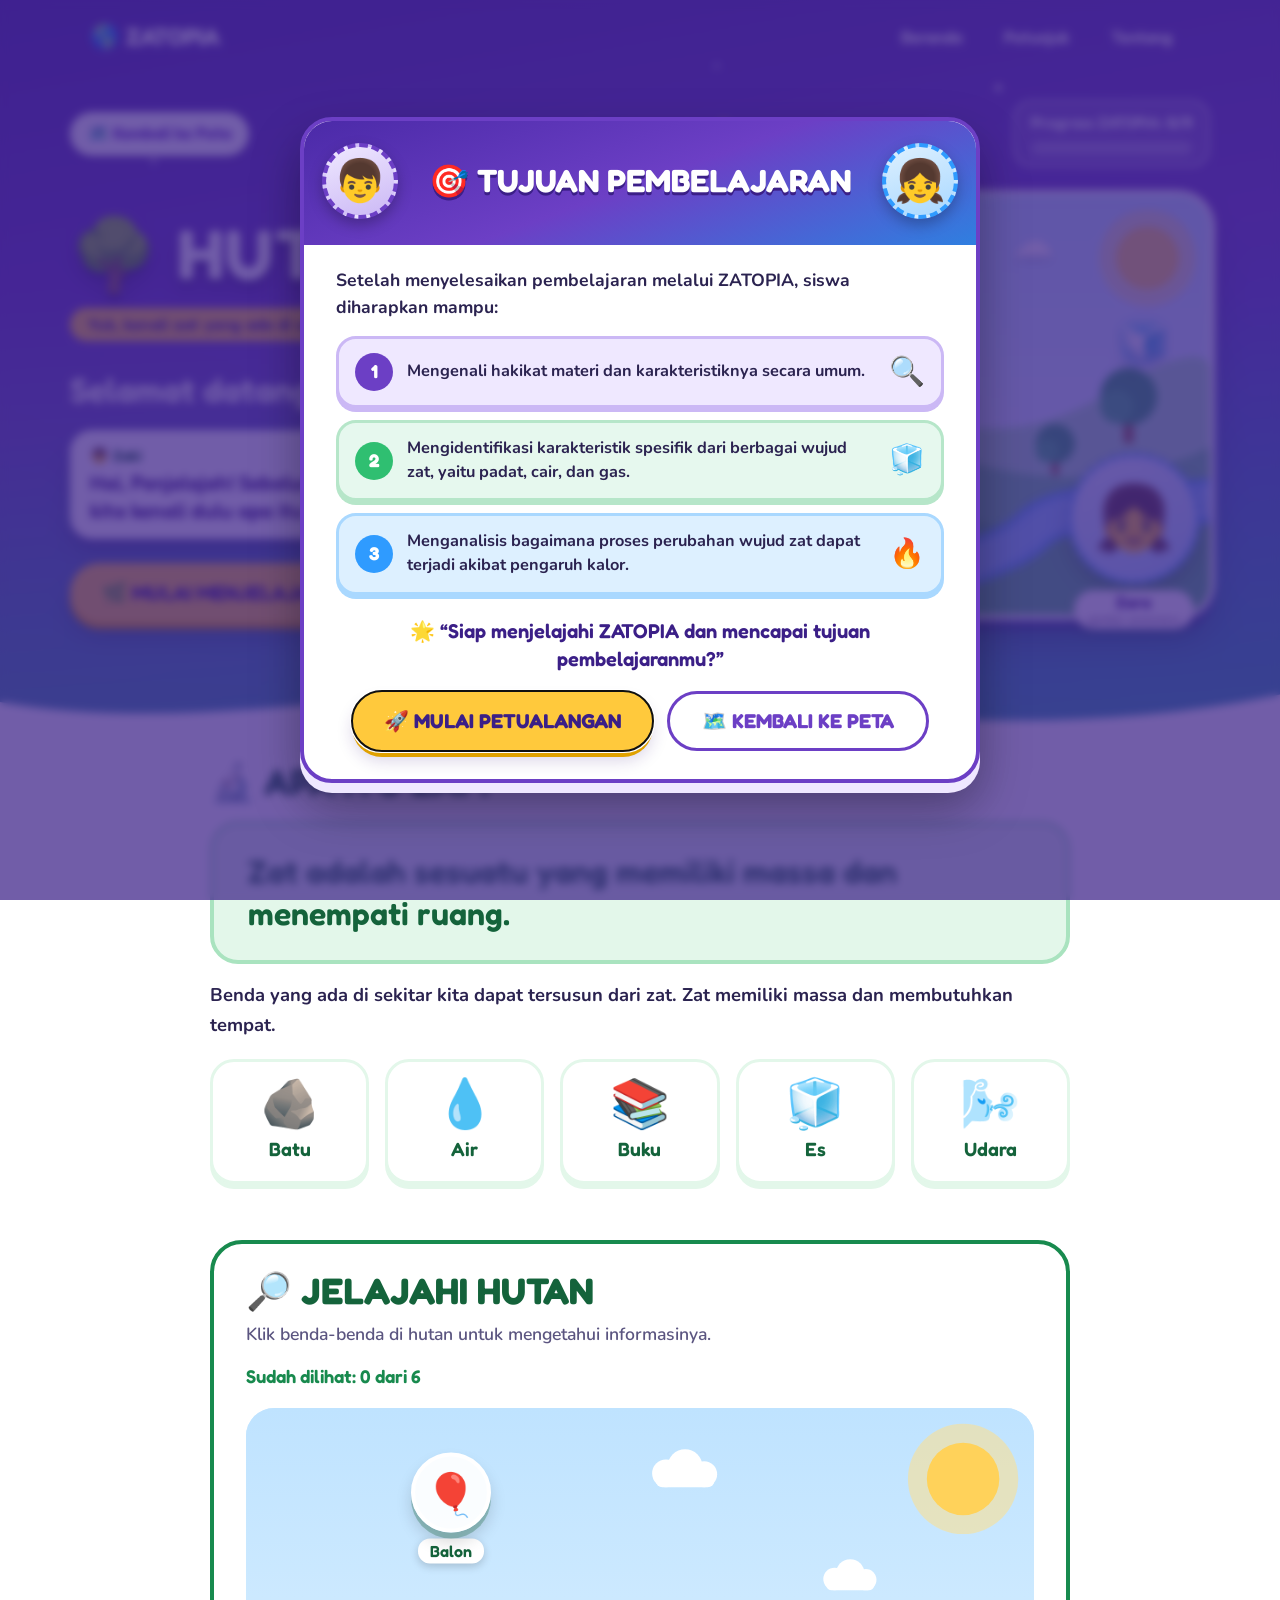
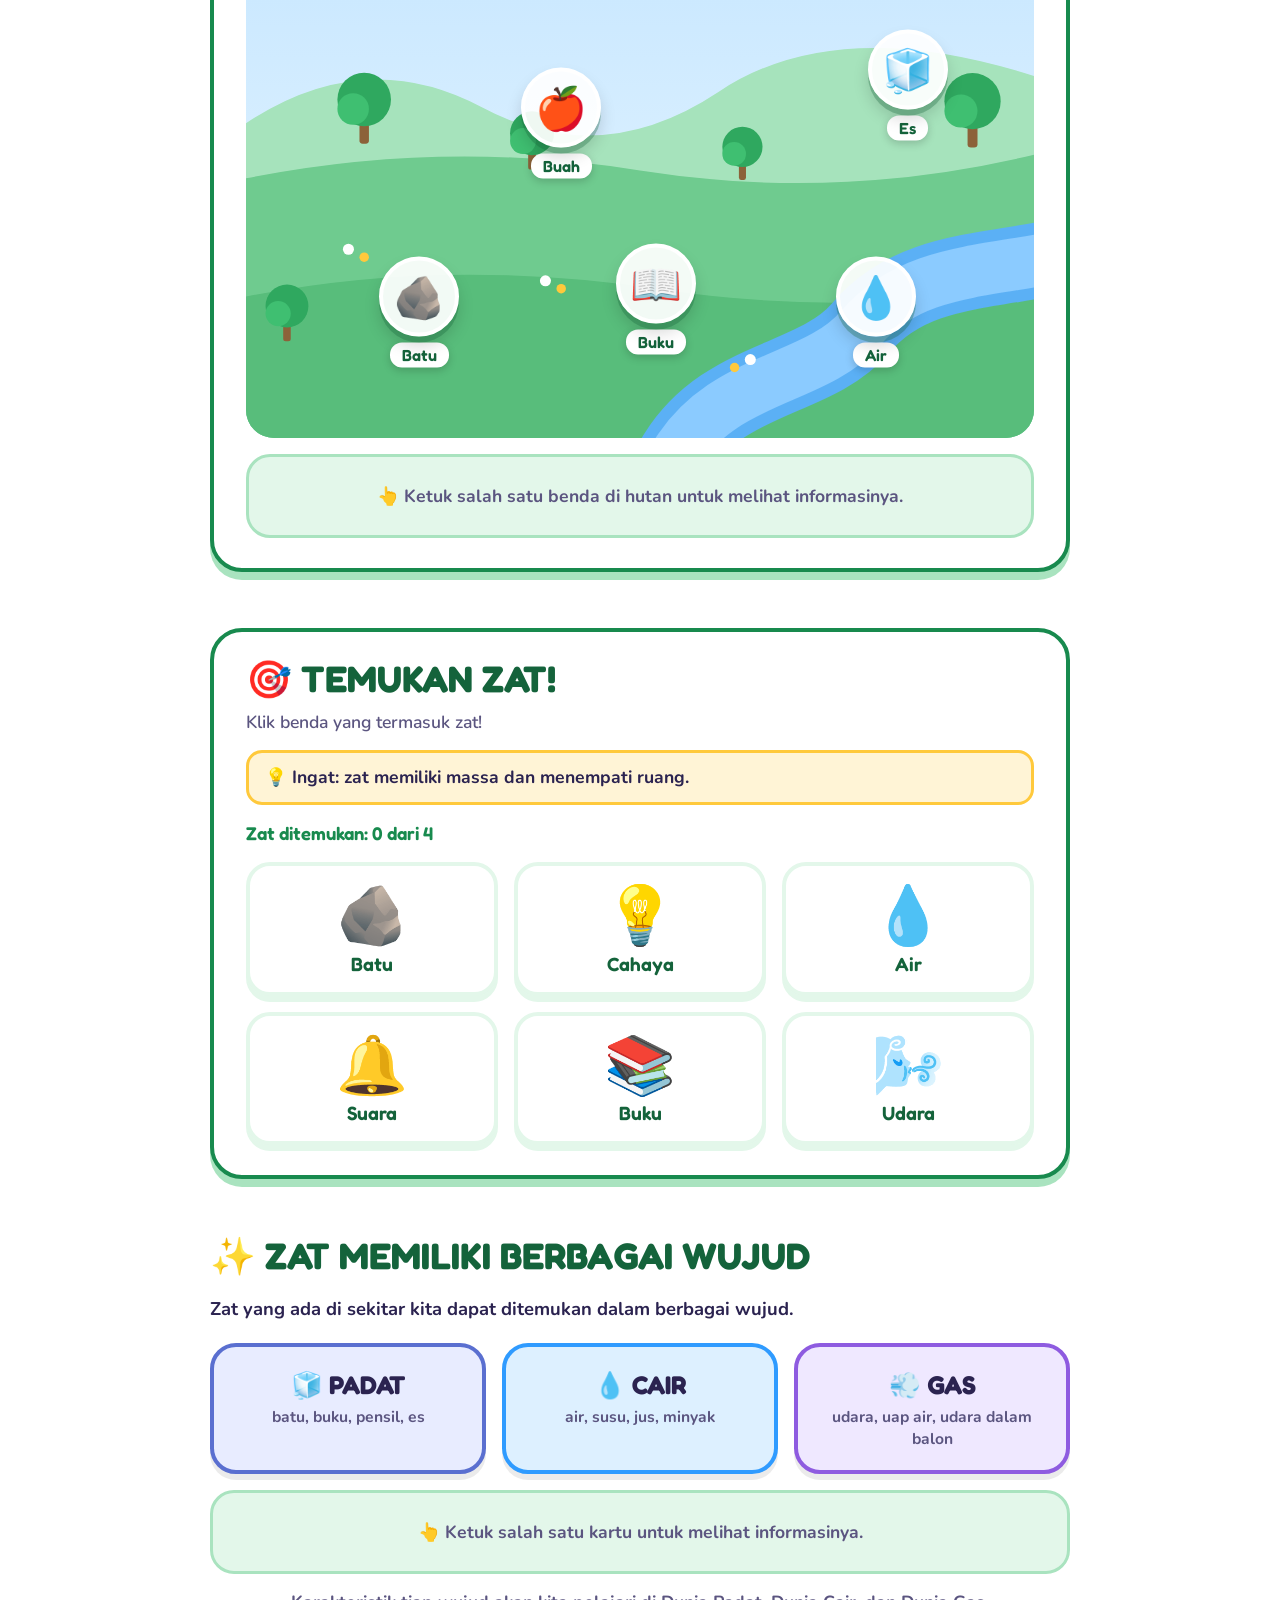
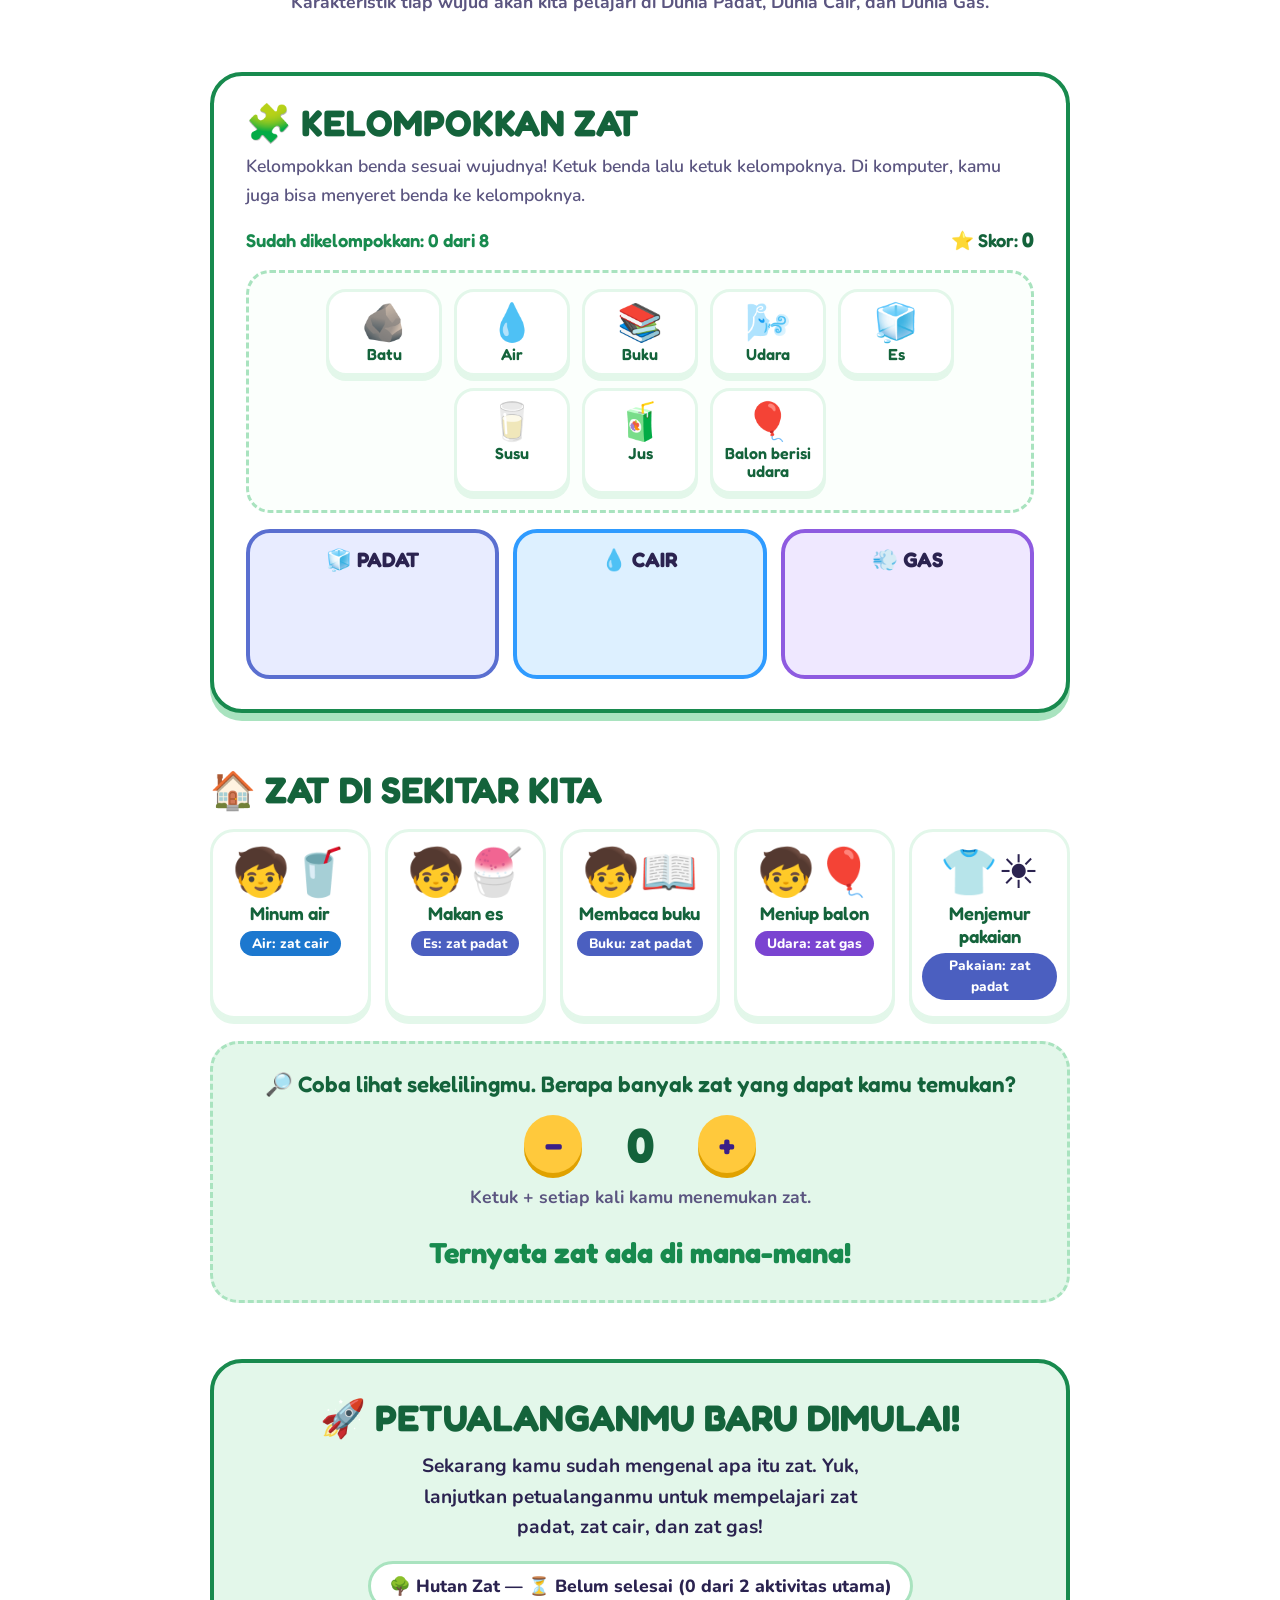
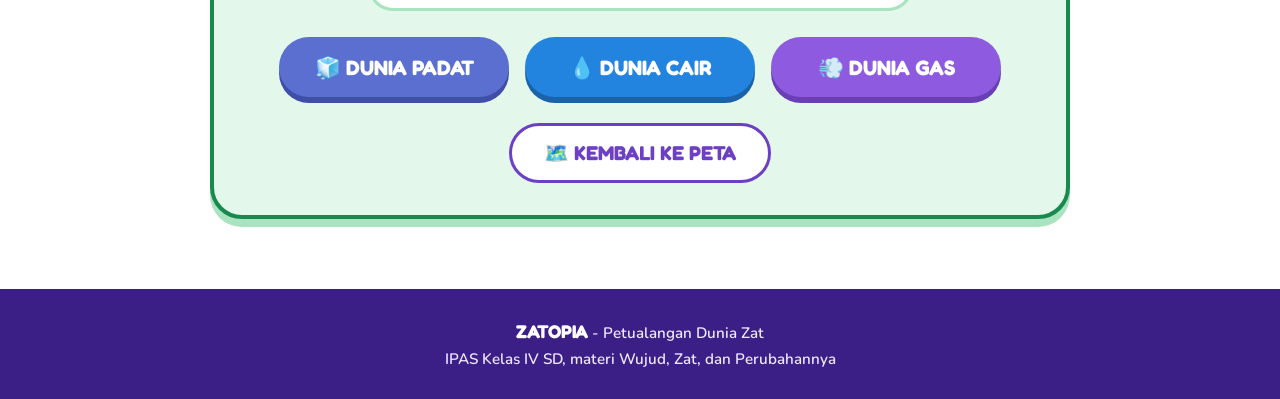
==== commit 356d987a: "penambahan tujuan pembelajaran" ====
--- a/pages/hutan-zat.html
+++ b/pages/hutan-zat.html
@@ -905,6 +905,78 @@
       <p>IPAS Kelas IV SD, materi Wujud, Zat, dan Perubahannya</p>
     </footer>
 
+    <!-- ==================== POP-UP TUJUAN PEMBELAJARAN ==================== -->
+    <div class="tp-overlay" id="tp-overlay">
+      <div
+        class="tp-kotak"
+        role="dialog"
+        aria-modal="true"
+        aria-labelledby="tp-judul"
+        aria-describedby="tp-intro"
+      >
+        <div class="tp-kepala">
+          <div class="tp-avatar tp-avatar-zaki" data-karakter>
+            <img src="../assets/images/karakter/zaki.png" alt="Zaki" />
+            <span class="emoji-karakter" aria-hidden="true">👦</span>
+          </div>
+
+          <h2 class="tp-judul" id="tp-judul">🎯 TUJUAN PEMBELAJARAN</h2>
+
+          <div class="tp-avatar tp-avatar-zara" data-karakter>
+            <img src="../assets/images/karakter/zara.png" alt="Zara" />
+            <span class="emoji-karakter" aria-hidden="true">👧</span>
+          </div>
+        </div>
+
+        <div class="tp-isi">
+          <p class="tp-intro" id="tp-intro">
+            Setelah menyelesaikan pembelajaran melalui ZATOPIA, siswa diharapkan
+            mampu:
+          </p>
+
+          <ol class="tp-daftar">
+            <li class="tp-kartu tp-kartu-1">
+              <span class="tp-nomor">1</span>
+              <p class="tp-teks">
+                Mengenali hakikat materi dan karakteristiknya secara umum.
+              </p>
+              <span class="tp-ikon" aria-hidden="true">🔍</span>
+            </li>
+            <li class="tp-kartu tp-kartu-2">
+              <span class="tp-nomor">2</span>
+              <p class="tp-teks">
+                Mengidentifikasi karakteristik spesifik dari berbagai wujud zat,
+                yaitu padat, cair, dan gas.
+              </p>
+              <span class="tp-ikon" aria-hidden="true">🧊</span>
+            </li>
+            <li class="tp-kartu tp-kartu-3">
+              <span class="tp-nomor">3</span>
+              <p class="tp-teks">
+                Menganalisis bagaimana proses perubahan wujud zat dapat terjadi
+                akibat pengaruh kalor.
+              </p>
+              <span class="tp-ikon" aria-hidden="true">🔥</span>
+            </li>
+          </ol>
+
+          <p class="tp-ajakan">
+            🌟 &ldquo;Siap menjelajahi ZATOPIA dan mencapai tujuan
+            pembelajaranmu?&rdquo;
+          </p>
+
+          <div class="tp-aksi">
+            <button type="button" class="tombol tombol-utama" id="tp-mulai">
+              🚀 MULAI PETUALANGAN
+            </button>
+            <a class="tombol tombol-garis" id="tp-kembali" href="peta.html"
+              >🗺️ KEMBALI KE PETA</a
+            >
+          </div>
+        </div>
+      </div>
+    </div>
+
     <!-- Pesan singkat untuk halaman yang belum dibuat -->
     <div id="toast" class="toast" role="status" aria-live="polite"></div>
 
--- a/css/style.css
+++ b/css/style.css
@@ -628,3 +628,289 @@
     transition: none;
   }
 }
+
+/* Pastikan pop-up benar-benar hilang saat hidden */
+.tp-overlay[hidden] {
+  display: none !important;
+}
+
+/* Gambar avatar asli (otomatis aktif saat file zaki.png / zara.png ada) */
+.tp-avatar img {
+  display: none;
+  width: 100%;
+  height: 100%;
+  object-fit: contain;
+}
+.tp-avatar.ada-gambar img {
+  display: block;
+}
+.tp-avatar.ada-gambar .emoji-karakter {
+  display: none;
+}
+.tp-avatar.ada-gambar {
+  background: none;
+  border: 0;
+  box-shadow: none;
+}
+
+/* Tombol kembali bergaris (tidak bergantung pada materi.css) */
+.tp-aksi .tp-tombol-kembali {
+  background: var(--putih);
+  color: var(--ungu);
+  border: 3px solid var(--ungu);
+}
+.tp-aksi .tp-tombol-kembali:hover {
+  transform: translateY(-3px);
+  background: var(--ungu-muda);
+}
+.tp-aksi .tp-tombol-kembali:active {
+  transform: translateY(2px);
+}
+
+/* =====================================================
+   POP-UP TUJUAN PEMBELAJARAN (blok utama)
+   ===================================================== */
+body.tp-terbuka {
+  overflow: hidden;
+}
+
+.tp-overlay {
+  position: fixed;
+  inset: 0;
+  z-index: 200;
+  display: flex;
+  align-items: center;
+  justify-content: center;
+  padding: 16px;
+  background: rgba(59, 31, 135, 0.72);
+  -webkit-backdrop-filter: blur(4px);
+  backdrop-filter: blur(4px);
+  animation: tp-overlay-masuk 0.3s ease;
+}
+.tp-overlay.menutup {
+  animation: tp-overlay-keluar 0.3s ease forwards;
+}
+
+.tp-kotak {
+  width: 100%;
+  max-width: 680px;
+  max-height: calc(100vh - 32px);
+  max-height: calc(100dvh - 32px);
+  overflow-y: auto;
+  border: 4px solid var(--ungu);
+  border-radius: 32px;
+  background: var(--putih);
+  box-shadow:
+    0 10px 0 var(--ungu-muda),
+    0 24px 48px rgba(0, 0, 0, 0.35);
+  animation: tp-kotak-masuk 0.5s cubic-bezier(0.34, 1.56, 0.64, 1);
+}
+.tp-overlay.menutup .tp-kotak {
+  animation: tp-kotak-keluar 0.3s ease forwards;
+}
+
+/* ---------- Kepala: judul + Zaki dan Zara ---------- */
+.tp-kepala {
+  display: flex;
+  align-items: center;
+  justify-content: center;
+  gap: 12px;
+  padding: 22px 18px 26px;
+  background: linear-gradient(
+    160deg,
+    #4b2aa8 0%,
+    var(--ungu) 50%,
+    #2f7fe0 100%
+  );
+  text-align: center;
+}
+.tp-judul {
+  flex: 1;
+  font-size: clamp(1.3rem, 4.6vw, 2rem);
+  color: var(--putih);
+  text-shadow: 0 3px 0 var(--ungu-tua);
+}
+.tp-avatar {
+  flex: none;
+  display: grid;
+  place-items: center;
+  width: clamp(52px, 12vw, 76px);
+  aspect-ratio: 1 / 1;
+  border-radius: 50%;
+  background: linear-gradient(160deg, var(--ungu-muda), #cbb8f5);
+  border: 4px dashed var(--ungu);
+  box-shadow: 0 6px 14px rgba(0, 0, 0, 0.25);
+  font-size: clamp(1.7rem, 6vw, 2.6rem);
+  line-height: 1;
+  animation: mengambang 4s ease-in-out infinite;
+}
+.tp-avatar-zara {
+  background: linear-gradient(160deg, var(--biru-muda), #a9d8ff);
+  border-color: var(--biru);
+  animation-delay: -2s;
+}
+
+/* ---------- Isi ---------- */
+.tp-isi {
+  padding: 22px clamp(16px, 4vw, 32px) 28px;
+}
+.tp-intro {
+  font-weight: 700;
+  line-height: 1.5;
+  color: var(--teks);
+}
+
+.tp-daftar {
+  display: flex;
+  flex-direction: column;
+  gap: 12px;
+  margin-top: 16px;
+}
+.tp-kartu {
+  --tp-warna: var(--ungu);
+  --tp-muda: var(--ungu-muda);
+  --tp-garis: #cbb8f5;
+  display: flex;
+  align-items: center;
+  gap: 14px;
+  padding: 14px 16px;
+  border: 3px solid var(--tp-garis);
+  border-radius: 20px;
+  background: var(--tp-muda);
+  box-shadow: 0 4px 0 var(--tp-garis);
+}
+.tp-kartu-2 {
+  --tp-warna: var(--hijau);
+  --tp-muda: #e6f8ee;
+  --tp-garis: #b6e6c9;
+}
+.tp-kartu-3 {
+  --tp-warna: var(--biru);
+  --tp-muda: var(--biru-muda);
+  --tp-garis: #a9d8ff;
+}
+.tp-nomor {
+  display: grid;
+  place-items: center;
+  flex: none;
+  width: 38px;
+  height: 38px;
+  border-radius: 50%;
+  background: var(--tp-warna);
+  color: var(--putih);
+  font-family: var(--font-judul);
+  font-weight: 700;
+  font-size: 1.15rem;
+}
+.tp-teks {
+  flex: 1;
+  font-weight: 700;
+  font-size: 1.02rem;
+  line-height: 1.45;
+  color: var(--teks);
+}
+.tp-ikon {
+  flex: none;
+  font-size: 1.8rem;
+  line-height: 1;
+}
+
+.tp-ajakan {
+  margin-top: 22px;
+  font-family: var(--font-judul);
+  font-weight: 600;
+  font-size: clamp(1.05rem, 3vw, 1.25rem);
+  line-height: 1.4;
+  text-align: center;
+  color: var(--ungu-tua);
+}
+
+.tp-aksi {
+  display: flex;
+  flex-wrap: wrap;
+  justify-content: center;
+  gap: 14px;
+  margin-top: 18px;
+}
+.tp-aksi .tombol-utama {
+  box-shadow:
+    0 6px 0 var(--kuning-tua),
+    0 10px 16px rgba(60, 30, 130, 0.18);
+}
+.tp-aksi .tombol-utama:hover {
+  box-shadow:
+    0 9px 0 var(--kuning-tua),
+    0 14px 20px rgba(60, 30, 130, 0.2);
+}
+.tp-aksi .tombol-utama:active {
+  box-shadow: 0 2px 0 var(--kuning-tua);
+}
+
+/* ---------- Animasi ---------- */
+@keyframes tp-overlay-masuk {
+  from {
+    opacity: 0;
+  }
+  to {
+    opacity: 1;
+  }
+}
+@keyframes tp-overlay-keluar {
+  from {
+    opacity: 1;
+  }
+  to {
+    opacity: 0;
+  }
+}
+@keyframes tp-kotak-masuk {
+  0% {
+    opacity: 0;
+    transform: translateY(40px) scale(0.85);
+  }
+  100% {
+    opacity: 1;
+    transform: translateY(0) scale(1);
+  }
+}
+@keyframes tp-kotak-keluar {
+  0% {
+    opacity: 1;
+    transform: translateY(0) scale(1);
+  }
+  100% {
+    opacity: 0;
+    transform: translateY(20px) scale(0.9);
+  }
+}
+
+/* ---------- Layar kecil ---------- */
+@media (max-width: 560px) {
+  .tp-overlay {
+    padding: 10px;
+  }
+  .tp-kotak {
+    border-radius: 26px;
+  }
+  .tp-kepala {
+    padding: 16px 12px 20px;
+    gap: 8px;
+  }
+  .tp-kartu {
+    padding: 12px;
+    gap: 10px;
+  }
+  .tp-ikon {
+    font-size: 1.4rem;
+  }
+}
+
+@media (prefers-reduced-motion: reduce) {
+  .tp-overlay,
+  .tp-overlay.menutup,
+  .tp-kotak,
+  .tp-overlay.menutup .tp-kotak,
+  .tp-avatar {
+    animation: none;
+  }
+}
